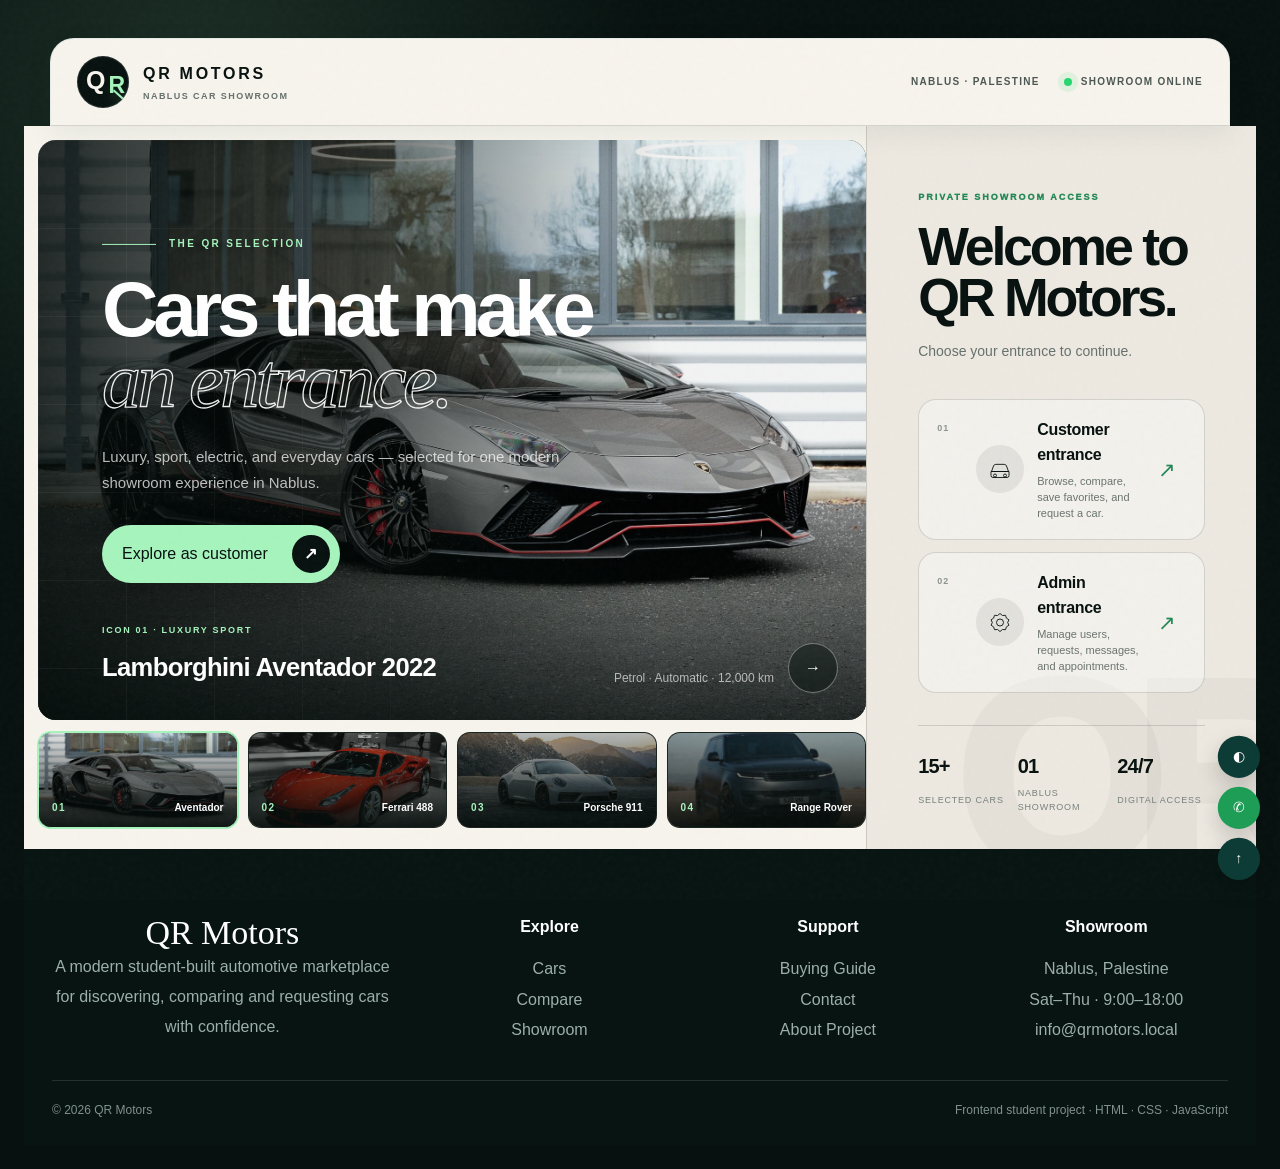
==== index.html @ f5f388a8 "Initial PHP project" ====
<!DOCTYPE html>
<html lang="en">
<head>
    <meta charset="UTF-8">
    <meta name="viewport" content="width=device-width, initial-scale=1.0">
    <meta name="description" content="QR Motors — selected cars and private showroom access in Nablus.">
    <title>QR Motors — Nablus Car Showroom</title>
    <link rel="stylesheet" href="style.css">
</head>
<body class="showcase-login-body">

<div class="showcase-page">
    <header class="showcase-header">
        <a href="index.html" class="showcase-brand" aria-label="QR Motors home">
            <span class="showcase-monogram" aria-hidden="true">
                <span class="monogram-q">Q</span>
                <span class="monogram-r">R</span>
            </span>
            <span class="showcase-brand-copy">
                <strong>QR MOTORS</strong>
                <small>NABLUS CAR SHOWROOM</small>
            </span>
        </a>

        <div class="showcase-header-meta">
            <span class="header-place">NABLUS · PALESTINE</span>
            <span class="showroom-status"><i></i> SHOWROOM ONLINE</span>
        </div>
    </header>

    <main class="showcase-main">
        <section class="showcase-gallery" aria-label="Featured cars">
            <div class="featured-frame">
                <img
                    id="featuredShowcaseImage"
                    data-img="lamborghini-aventador"
                    alt="Lamborghini Aventador 2022"
                >
                <div class="featured-overlay"></div>
                <div class="featured-grid-lines" aria-hidden="true"></div>

                <div class="featured-copy">
                    <p class="featured-kicker"><span></span> THE QR SELECTION</p>
                    <h1>Cars that make<br><em>an entrance.</em></h1>
                    <p class="featured-description">
                        Luxury, sport, electric, and everyday cars — selected for one
                        modern showroom experience in Nablus.
                    </p>
                    <button type="button" class="featured-cta" onclick="showUserBox()">
                        <span>Explore as customer</span>
                        <b>↗</b>
                    </button>
                </div>

                <div class="featured-car-info">
                    <span id="featuredCategory">ICON 01 · LUXURY SPORT</span>
                    <h2 id="featuredName">Lamborghini Aventador 2022</h2>
                    <p id="featuredMeta">Petrol · Automatic · 12,000 km</p>
                </div>

                <button type="button" class="gallery-next" id="galleryNext" aria-label="Show next car">→</button>
            </div>

            <div class="showcase-thumbnails" aria-label="Choose a featured car">
                <button
                    type="button"
                    class="showcase-thumb active"
                    data-image="lamborghini-aventador"
                    data-name="Lamborghini Aventador 2022"
                    data-category="ICON 01 · LUXURY SPORT"
                    data-meta="Petrol · Automatic · 12,000 km"
                    aria-label="Show Lamborghini Aventador"
                >
                    <img data-img="lamborghini-aventador" alt="Lamborghini Aventador">
                    <span><b>01</b><small>Aventador</small></span>
                </button>

                <button
                    type="button"
                    class="showcase-thumb"
                    data-image="ferrari-488"
                    data-name="Ferrari 488 GTB 2020"
                    data-category="ICON 02 · PERFORMANCE"
                    data-meta="Petrol · Automatic · 18,000 km"
                    aria-label="Show Ferrari 488 GTB"
                >
                    <img data-img="ferrari-488" alt="Ferrari 488 GTB">
                    <span><b>02</b><small>Ferrari 488</small></span>
                </button>

                <button
                    type="button"
                    class="showcase-thumb"
                    data-image="porsche-911"
                    data-name="Porsche 911 Carrera 2021"
                    data-category="ICON 03 · TIMELESS SPORT"
                    data-meta="Petrol · Automatic · 25,000 km"
                    aria-label="Show Porsche 911 Carrera"
                >
                    <img data-img="porsche-911" alt="Porsche 911 Carrera">
                    <span><b>03</b><small>Porsche 911</small></span>
                </button>

                <button
                    type="button"
                    class="showcase-thumb"
                    data-image="range-rover-sport"
                    data-name="Range Rover Sport 2020"
                    data-category="ICON 04 · LUXURY SUV"
                    data-meta="Diesel · Automatic · 55,000 km"
                    aria-label="Show Range Rover Sport"
                >
                    <img data-img="range-rover-sport" alt="Range Rover Sport">
                    <span><b>04</b><small>Range Rover</small></span>
                </button>
            </div>
        </section>

        <aside class="showcase-access" aria-label="Account access">
            <div class="access-watermark" aria-hidden="true">QR</div>

            <div id="choiceBox" class="showcase-access-view">
                <div class="access-heading">
                    <p>PRIVATE SHOWROOM ACCESS</p>
                    <h2>Welcome to<br>QR Motors.</h2>
                    <span>Choose your entrance to continue.</span>
                </div>

                <div class="access-list">
                    <button type="button" class="entrance-card" onclick="showUserBox()">
                        <span class="entrance-index">01</span>
                        <span class="entrance-icon" aria-hidden="true">
                            <svg viewBox="0 0 48 48">
                                <path d="M7 29h34l-4-11a5 5 0 0 0-4.7-3.3H15.7A5 5 0 0 0 11 18L7 29Z"></path>
                                <path d="M6 29h36v8a4 4 0 0 1-4 4H10a4 4 0 0 1-4-4v-8Z"></path>
                                <circle cx="14" cy="37" r="3"></circle>
                                <circle cx="34" cy="37" r="3"></circle>
                            </svg>
                        </span>
                        <span class="entrance-copy">
                            <strong>Customer entrance</strong>
                            <small>Browse, compare, save favorites, and request a car.</small>
                        </span>
                        <span class="entrance-arrow">↗</span>
                    </button>

                    <button type="button" class="entrance-card admin-entrance" onclick="showAdminBox()">
                        <span class="entrance-index">02</span>
                        <span class="entrance-icon" aria-hidden="true">
                            <svg viewBox="0 0 48 48">
                                <path d="M24 7 29 11l6-.4 1.8 5.7 5 3.2-2.4 5.5 2.4 5.5-5 3.2-1.8 5.7-6-.4-5 4-5-4-6 .4-1.8-5.7-5-3.2L8.6 25l-2.4-5.5 5-3.2L13 10.6l6 .4 5-4Z"></path>
                                <circle cx="24" cy="25" r="7"></circle>
                            </svg>
                        </span>
                        <span class="entrance-copy">
                            <strong>Admin entrance</strong>
                            <small>Manage users, requests, messages, and appointments.</small>
                        </span>
                        <span class="entrance-arrow">↗</span>
                    </button>
                </div>

                <div class="access-signature">
                    <div><b>15+</b><span>selected cars</span></div>
                    <div><b>01</b><span>Nablus showroom</span></div>
                    <div><b>24/7</b><span>digital access</span></div>
                </div>
            </div>

            <div id="userBox" class="showcase-access-view showcase-auth-view hidden">
                <button type="button" class="access-back" onclick="showChoices()">← Back to entrances</button>

                <div class="access-heading compact-heading">
                    <p>CUSTOMER ACCOUNT</p>
                    <h2>Open your<br>showroom.</h2>
                    <span>Sign in to browse and save your selected cars.</span>
                </div>

                <div id="userLoginForm" class="showcase-form">
                    <p id="userLoginMessage" class="form-message hidden" role="alert"></p>
                    <label for="userLoginName">
                        <span>Username</span>
                        <input type="text" id="userLoginName" placeholder="Enter your username" autocomplete="username">
                    </label>
                    <label for="userLoginPassword">
                        <span>Password</span>
                        <input type="password" id="userLoginPassword" placeholder="Enter your password" autocomplete="current-password">
                    </label>
                    <button type="button" class="showcase-submit" onclick="loginUser()">
                        <span>Enter my account</span><b>→</b>
                    </button>
                    <p class="showcase-switch">New customer? <button type="button" onclick="showRegisterForm()">Create an account</button></p>
                </div>

                <div id="userRegisterForm" class="showcase-form hidden">
                    <p id="registerMessage" class="form-message hidden" role="alert"></p>
                    <label for="registerName">
                        <span>New username</span>
                        <input type="text" id="registerName" placeholder="Choose a username" autocomplete="username">
                    </label>
                    <label for="registerPassword">
                        <span>New password</span>
                        <input type="password" id="registerPassword" placeholder="Create a password" autocomplete="new-password">
                    </label>
                    <button type="button" class="showcase-submit" onclick="registerUser()">
                        <span>Create my account</span><b>→</b>
                    </button>
                    <p class="showcase-switch">Already registered? <button type="button" onclick="showLoginForm()">Return to login</button></p>
                </div>
            </div>

            <div id="adminBox" class="showcase-access-view showcase-auth-view hidden">
                <button type="button" class="access-back" onclick="showChoices()">← Back to entrances</button>

                <div class="access-heading compact-heading">
                    <p>ADMINISTRATION</p>
                    <h2>Showroom<br>control.</h2>
                    <span>Authorized access to QR Motors management.</span>
                </div>

                <div class="showcase-form">
                    <p id="adminLoginMessage" class="form-message hidden" role="alert"></p>
                    <label for="adminName">
                        <span>Admin username</span>
                        <input type="text" id="adminName" placeholder="Admin username" autocomplete="username">
                    </label>
                    <label for="adminPassword">
                        <span>Admin password</span>
                        <input type="password" id="adminPassword" placeholder="Admin password" autocomplete="current-password">
                    </label>
                    <button type="button" class="showcase-submit admin-submit" onclick="loginAdmin()">
                        <span>Open dashboard</span><b>→</b>
                    </button>

                    <div class="showcase-demo">
                        <span>DEMO ACCOUNT</span>
                        <p><b>Username</b> admin</p>
                        <p><b>Password</b> QRMotors@123</p>
                    </div>
                </div>
            </div>
        </aside>
    </main>

    <footer class="showcase-footer">
        <span>© 2026 QR MOTORS</span>
        <span>SELECT · REQUEST · VISIT</span>
    </footer>
</div>

<script src="images.js"></script>
<script src="auth.js"></script>
<script>
    (function () {
        const thumbs = Array.from(document.querySelectorAll(".showcase-thumb"));
        const featuredImage = document.getElementById("featuredShowcaseImage");
        const featuredName = document.getElementById("featuredName");
        const featuredCategory = document.getElementById("featuredCategory");
        const featuredMeta = document.getElementById("featuredMeta");
        const nextButton = document.getElementById("galleryNext");
        let activeIndex = 0;

        function selectCar(index) {
            const button = thumbs[index];
            if (!button || !featuredImage) return;

            activeIndex = index;
            thumbs.forEach((thumb, thumbIndex) => {
                thumb.classList.toggle("active", thumbIndex === activeIndex);
            });

            featuredImage.classList.add("is-changing");
            window.setTimeout(function () {
                featuredImage.setAttribute("data-img", button.dataset.image);
                featuredImage.alt = button.dataset.name;
                if (typeof loadFlexibleImage === "function") loadFlexibleImage(featuredImage);
                featuredName.textContent = button.dataset.name;
                featuredCategory.textContent = button.dataset.category;
                featuredMeta.textContent = button.dataset.meta;
                featuredImage.classList.remove("is-changing");
            }, 180);
        }

        thumbs.forEach((thumb, index) => {
            thumb.addEventListener("click", function () {
                selectCar(index);
            });
        });

        nextButton?.addEventListener("click", function () {
            selectCar((activeIndex + 1) % thumbs.length);
        });
    })();
</script>

<script src="premium.js"></script>
</body>
</html>
---- style.css ----
* {
    margin: 0;
    padding: 0;
    box-sizing: border-box;
}

body {
    font-family: Arial, sans-serif;
    background-color: #f4f7fb;
    color: #1f2937;
}

header {
    background-color: white;
    padding: 18px 60px;
    display: flex;
    justify-content: space-between;
    align-items: center;
    border-bottom: 1px solid #ddd;
    position: sticky;
    top: 0;
    z-index: 100;
}

header h2 {
    color: #0f4c5c;
    font-size: 28px;
}

nav {
    display: flex;
    flex-wrap: wrap;
    justify-content: center;
    align-items: center;
    gap: 12px;
}

nav a {
    text-decoration: none;
    color: #333;
    font-weight: bold;
}

nav a:hover {
    color: #0f7a8a;
}

button,
.details-btn {
    background-color: #0f7a8a;
    color: white;
    border: none;
    cursor: pointer;
    font-weight: bold;
    padding: 12px;
    border-radius: 6px;
    font-size: 15px;
    text-decoration: none;
    display: inline-block;
}

button:hover,
.details-btn:hover {
    background-color: #0f4c5c;
}

input,
select,
textarea {
    padding: 12px;
    border: 1px solid #ccc;
    border-radius: 6px;
    font-size: 15px;
}

/* Login Page */
.login-body {
    min-height: 100vh;
    background-image: linear-gradient(rgba(15, 23, 42, 0.75), rgba(15, 76, 92, 0.75)), url("img/hero-bg.jpg");
    background-size: cover;
    background-position: center;
}

.login-page {
    min-height: 100vh;
    padding: 60px;
    display: flex;
    flex-direction: column;
    justify-content: center;
}

.login-header {
    text-align: center;
    color: white;
    margin-bottom: 35px;
}

.login-header h1 {
    font-size: 50px;
    margin-bottom: 10px;
}

.login-container {
    display: grid;
    grid-template-columns: repeat(2, 1fr);
    gap: 30px;
    max-width: 1000px;
    margin: auto;
    width: 100%;
}

.login-card {
    background-color: white;
    padding: 35px;
    border-radius: 16px;
    box-shadow: 0 15px 35px rgba(0,0,0,0.25);
}

.login-card h2,
.login-card h3 {
    color: #0f4c5c;
    margin-bottom: 12px;
}

.login-card p {
    margin-bottom: 18px;
    line-height: 1.6;
}

.login-card input {
    width: 100%;
    margin-bottom: 12px;
}

.login-card button {
    width: 100%;
    margin-bottom: 12px;
}

.login-card hr {
    margin: 22px 0;
    border: none;
    border-top: 1px solid #ddd;
}

.secondary-btn {
    background-color: #111827;
}

.admin-login-card {
    border-top: 6px solid #0f7a8a;
}

.admin-note {
    background-color: #f4f7fb;
    padding: 15px;
    border-radius: 10px;
    margin-top: 15px;
}

.user-box {
    color: #0f4c5c;
    font-weight: bold;
}

.logout-btn {
    background-color: #dc2626;
    color: white;
    padding: 10px 14px;
    border-radius: 6px;
}

/* Hero */
.hero {
    background-image: linear-gradient(rgba(15, 23, 42, 0.65), rgba(15, 76, 92, 0.65)), url("img/hero-bg.jpg");
    background-size: cover;
    background-position: center;
    color: white;
    padding: 110px 60px;
    text-align: center;
}

.hero-content {
    max-width: 900px;
    margin: auto;
}

.small-title {
    color: #a7f3d0;
    font-weight: bold;
    margin-bottom: 10px;
}

.dark-small {
    color: #0f7a8a;
}

.hero h1 {
    font-size: 52px;
    margin-bottom: 15px;
}

.hero p {
    font-size: 19px;
    margin-bottom: 30px;
}

.search-box,
.filters {
    background-color: white;
    padding: 15px;
    border-radius: 10px;
    display: flex;
    gap: 10px;
    max-width: 850px;
    margin: auto;
}

.search-box input,
.search-box select,
.filters input,
.filters select {
    flex: 1;
}

/* Stats */
.stats {
    display: grid;
    grid-template-columns: repeat(4, 1fr);
    gap: 18px;
    padding: 35px 60px;
    background-color: white;
}

.stats div {
    text-align: center;
    padding: 22px;
    border: 1px solid #ddd;
    border-radius: 10px;
}

.stats h3 {
    color: #0f7a8a;
    font-size: 34px;
}

/* Sections */
.section {
    padding: 55px 60px;
}

.section h2 {
    color: #0f4c5c;
    margin-bottom: 25px;
    font-size: 30px;
}

.brand-container,
.car-container,
.dealer-container,
.tips-container {
    display: grid;
    gap: 24px;
}

.brand-container {
    grid-template-columns: repeat(6, 1fr);
}

.car-container,
.dealer-container {
    grid-template-columns: repeat(3, 1fr);
}

.big-car-list {
    margin-top: 30px;
}

.tips-container {
    grid-template-columns: repeat(4, 1fr);
}

.brand-card,
.car-card,
.dealer-card,
.tip-card {
    background-color: white;
    border: 1px solid #ddd;
    border-radius: 12px;
    overflow: hidden;
    transition: 0.3s;
}

.brand-card:hover,
.car-card:hover,
.dealer-card:hover,
.tip-card:hover {
    transform: translateY(-8px);
    box-shadow: 0 12px 28px rgba(15, 76, 92, 0.18);
}

.brand-card {
    padding: 25px;
    text-align: center;
    font-weight: bold;
}

.brand-letter {
    background: linear-gradient(135deg, #0f4c5c, #0f7a8a);
    color: white;
    width: 65px;
    height: 65px;
    border-radius: 50%;
    margin: 0 auto 12px;
    display: flex;
    justify-content: center;
    align-items: center;
    font-size: 30px;
}

.car-card img,
.dealer-card img {
    width: 100%;
    height: 220px;
    object-fit: cover;
}

.car-info,
.dealer-card {
    padding: 18px;
}

.car-info h3,
.dealer-card h3 {
    color: #0f4c5c;
    margin-bottom: 8px;
}

.car-info p,
.dealer-card p {
    margin-bottom: 8px;
}

.car-info h4 {
    color: #0f7a8a;
    font-size: 22px;
    margin-bottom: 12px;
}

.favorite-btn {
    background-color: #ef4444;
    margin-left: 5px;
}

.dark-section {
    background: linear-gradient(135deg, #0f172a, #0f4c5c);
    color: white;
}

.dark-section h2 {
    color: white;
}

.main-link {
    display: inline-block;
    margin-top: 25px;
    background-color: white;
    color: #0f4c5c;
    padding: 12px 18px;
    border-radius: 6px;
    text-decoration: none;
    font-weight: bold;
}

.tip-card {
    padding: 25px;
    text-align: center;
    font-weight: bold;
}

/* Page Title */
.page-title {
    background-image: linear-gradient(rgba(15, 23, 42, 0.70), rgba(15, 76, 92, 0.70)), url("img/hero-bg.jpg");
    background-size: cover;
    background-position: center;
    color: white;
    padding: 75px 60px;
    text-align: center;
}

.page-title h1 {
    font-size: 42px;
    margin-bottom: 10px;
}

/* Forms */
.form-section {
    padding: 55px 60px;
}

form {
    background-color: white;
    padding: 25px;
    border-radius: 10px;
    display: grid;
    gap: 12px;
    max-width: 650px;
    border: 1px solid #ddd;
}

form textarea {
    height: 120px;
}

/* Details Page */
.details-section {
    padding: 55px 60px;
}

.details-layout {
    display: grid;
    grid-template-columns: 1.2fr 1fr;
    gap: 30px;
}

.details-image-box,
.details-info-box {
    background-color: white;
    border-radius: 12px;
    border: 1px solid #ddd;
    overflow: hidden;
}

.details-image-box img {
    width: 100%;
    height: 100%;
    min-height: 430px;
    object-fit: cover;
}

.details-info-box {
    padding: 30px;
}

.details-info-box h2 {
    color: #0f4c5c;
    font-size: 34px;
    margin-bottom: 12px;
}

.price-badge {
    color: #0f7a8a;
    font-size: 28px;
    margin-bottom: 18px;
}

.details-info-box p {
    line-height: 1.7;
    margin-bottom: 20px;
}

.spec-grid {
    display: grid;
    grid-template-columns: repeat(2, 1fr);
    gap: 14px;
    margin-bottom: 25px;
}

.spec-grid div {
    background-color: #f4f7fb;
    padding: 14px;
    border-radius: 8px;
}

.details-actions {
    display: flex;
    flex-wrap: wrap;
    gap: 10px;
}

/* Admin */
.admin-hero {
    background: linear-gradient(135deg, #111827, #0f7a8a);
    color: white;
    padding: 60px;
    text-align: center;
}

.admin-hero h1 {
    font-size: 42px;
    margin-bottom: 10px;
}

.admin-dashboard {
    padding: 50px 60px;
}

.stats-container {
    display: grid;
    grid-template-columns: repeat(4, 1fr);
    gap: 18px;
    margin-bottom: 35px;
}

.stat-card {
    background-color: white;
    border: 1px solid #ddd;
    border-radius: 10px;
    padding: 25px;
    text-align: center;
}

.stat-card h3 {
    color: #0f4c5c;
    margin-bottom: 10px;
}

.stat-card p {
    font-size: 35px;
    font-weight: bold;
    color: #0f7a8a;
}

.admin-section {
    background-color: white;
    border: 1px solid #ddd;
    border-radius: 10px;
    padding: 25px;
    margin-bottom: 30px;
    overflow-x: auto;
}

.admin-title {
    display: flex;
    justify-content: space-between;
    align-items: center;
    margin-bottom: 20px;
}

.admin-section h2 {
    color: #0f4c5c;
    margin-bottom: 20px;
}

table {
    width: 100%;
    border-collapse: collapse;
}

th,
td {
    padding: 14px;
    border-bottom: 1px solid #ddd;
    text-align: left;
}

th {
    background-color: #f4f7fb;
    color: #0f4c5c;
}

.approved {
    background-color: #dcfce7;
    color: #166534;
    padding: 6px 10px;
    border-radius: 20px;
    font-weight: bold;
}

.pending {
    background-color: #fef3c7;
    color: #92400e;
    padding: 6px 10px;
    border-radius: 20px;
    font-weight: bold;
}

.edit-btn {
    background-color: #2563eb;
}

.delete-btn {
    background-color: #dc2626;
}

.approve-btn {
    background-color: #16a34a;
}

.request-card,
.message-card {
    border: 1px solid #ddd;
    border-radius: 10px;
    padding: 18px;
    margin-bottom: 15px;
    background-color: #f9fafb;
}

.request-card h3,
.message-card h3 {
    color: #0f4c5c;
    margin-bottom: 8px;
}

/* Footer */
footer {
    background-color: #0f4c5c;
    color: white;
    text-align: center;
    padding: 22px;
}

/* Responsive */
@media (max-width: 900px) {
    header {
        flex-direction: column;
        gap: 15px;
        padding: 18px;
    }

    nav {
        gap: 8px;
    }

    .login-page {
        padding: 35px 20px;
    }

    .login-container {
        grid-template-columns: 1fr;
    }

    .login-header h1 {
        font-size: 36px;
    }

    .hero {
        padding: 80px 20px;
    }

    .hero h1 {
        font-size: 36px;
    }

    .search-box,
    .filters {
        flex-direction: column;
    }

    .stats,
    .brand-container,
    .car-container,
    .dealer-container,
    .tips-container,
    .stats-container,
    .details-layout,
    .spec-grid {
        grid-template-columns: 1fr;
    }

    .section,
    .form-section,
    .admin-dashboard,
    .page-title,
    .details-section {
        padding: 35px 20px;
    }

    table {
        font-size: 13px;
    }

    th,
    td {
        padding: 8px;
    }
}
/* QR Motors Login Design */
.hidden {
    display: none !important;
}

.qr-login-body {
    min-height: 100vh;
    background-image: linear-gradient(rgba(6, 18, 35, 0.78), rgba(15, 76, 92, 0.70)), url("img/hero-bg.jpg");
    background-size: cover;
    background-position: center;
}

.qr-login-shell {
    min-height: 100vh;
    padding: 45px 60px;
    display: flex;
    flex-direction: column;
    justify-content: center;
}

.qr-brand-box {
    text-align: center;
    color: white;
    margin-bottom: 35px;
    animation: fadeDown 1s ease;
}

.qr-logo {
    width: 95px;
    height: 95px;
    border-radius: 26px;
    background: linear-gradient(135deg, #0f7a8a, #22c55e);
    display: flex;
    justify-content: center;
    align-items: center;
    margin: 0 auto 18px;
    font-size: 42px;
    font-weight: bold;
    color: white;
    box-shadow: 0 0 35px rgba(34, 197, 94, 0.45);
    animation: qrFloat 2.6s ease-in-out infinite, glowPulse 2.4s ease-in-out infinite;
}

.qr-brand-box h1 {
    font-size: 58px;
    margin-bottom: 8px;
    letter-spacing: 1px;
}

.qr-brand-box p {
    font-size: 22px;
    font-weight: bold;
    margin-bottom: 8px;
}

.qr-brand-box span {
    font-size: 16px;
    color: #d1fae5;
}

.login-choice-grid {
    max-width: 950px;
    width: 100%;
    margin: 0 auto;
    display: grid;
    grid-template-columns: repeat(2, 1fr);
    gap: 28px;
    animation: fadeUp 1s ease;
}

.role-card {
    background: rgba(255, 255, 255, 0.95);
    border-radius: 22px;
    padding: 35px;
    text-align: center;
    cursor: pointer;
    transition: 0.35s;
    border: 1px solid rgba(255,255,255,0.5);
    box-shadow: 0 18px 45px rgba(0,0,0,0.25);
}

.role-card:hover {
    transform: translateY(-10px) scale(1.02);
    box-shadow: 0 22px 55px rgba(0,0,0,0.35);
}

.role-icon {
    font-size: 52px;
    margin-bottom: 18px;
}

.role-card h2 {
    color: #0f4c5c;
    margin-bottom: 12px;
    font-size: 28px;
}

.role-card p {
    line-height: 1.7;
    margin-bottom: 22px;
}

.role-card button {
    width: 100%;
}

.admin-role {
    border-top: 7px solid #0f7a8a;
}

.auth-panel {
    background: rgba(255, 255, 255, 0.96);
    max-width: 520px;
    width: 100%;
    margin: 0 auto;
    padding: 35px;
    border-radius: 22px;
    box-shadow: 0 18px 45px rgba(0,0,0,0.28);
    animation: fadeUp 0.5s ease;
}

.auth-panel h2 {
    color: #0f4c5c;
    font-size: 30px;
    margin-bottom: 8px;
}

.panel-desc {
    margin-bottom: 22px;
    color: #374151;
}

.auth-panel input {
    width: 100%;
    margin-bottom: 12px;
}

.auth-panel button {
    width: 100%;
    margin-bottom: 12px;
}

.back-btn {
    background-color: #111827;
    width: auto !important;
    padding: 10px 15px;
    margin-bottom: 20px !important;
}

.switch-text {
    text-align: center;
    margin-top: 10px;
}

.switch-text span {
    color: #0f7a8a;
    font-weight: bold;
    cursor: pointer;
}

.clean-note {
    margin-top: 18px;
    background-color: #f4f7fb;
    border-radius: 14px;
}

/* Showroom Page */
.showroom-section {
    padding: 55px 60px;
}

.showroom-card {
    display: grid;
    grid-template-columns: 1.1fr 1fr;
    gap: 30px;
    background-color: white;
    border-radius: 18px;
    border: 1px solid #ddd;
    overflow: hidden;
    box-shadow: 0 15px 35px rgba(15, 76, 92, 0.12);
}

.showroom-image img {
    width: 100%;
    height: 100%;
    min-height: 430px;
    object-fit: cover;
}

.showroom-info {
    padding: 38px;
}

.showroom-info h2 {
    color: #0f4c5c;
    font-size: 36px;
    margin-bottom: 15px;
}

.showroom-info p {
    line-height: 1.8;
    margin-bottom: 22px;
}

.showroom-details {
    display: grid;
    grid-template-columns: repeat(2, 1fr);
    gap: 14px;
    margin-bottom: 25px;
}

.showroom-details div {
    background-color: #f4f7fb;
    padding: 14px;
    border-radius: 10px;
}

.missing-img {
    background-color: #e5e7eb;
    min-height: 210px;
}

/* Animations */
@keyframes qrFloat {
    0% {
        transform: translateY(0);
    }
    50% {
        transform: translateY(-12px);
    }
    100% {
        transform: translateY(0);
    }
}

@keyframes glowPulse {
    0% {
        box-shadow: 0 0 20px rgba(34, 197, 94, 0.30);
    }
    50% {
        box-shadow: 0 0 45px rgba(34, 197, 94, 0.70);
    }
    100% {
        box-shadow: 0 0 20px rgba(34, 197, 94, 0.30);
    }
}

@keyframes fadeDown {
    from {
        opacity: 0;
        transform: translateY(-25px);
    }
    to {
        opacity: 1;
        transform: translateY(0);
    }
}

@keyframes fadeUp {
    from {
        opacity: 0;
        transform: translateY(28px);
    }
    to {
        opacity: 1;
        transform: translateY(0);
    }
}

@media (max-width: 900px) {
    .qr-login-shell {
        padding: 30px 20px;
    }

    .qr-brand-box h1 {
        font-size: 40px;
    }

    .login-choice-grid,
    .showroom-card,
    .showroom-details {
        grid-template-columns: 1fr;
    }

    .showroom-section {
        padding: 35px 20px;
    }

    .showroom-info {
        padding: 25px;
    }
}

/* User activity, purchase requests, and appointment workflow */
.user-hero {
    background: linear-gradient(135deg, #0f4c5c, #0f7a8a);
    color: white;
    padding: 60px;
    text-align: center;
}
.user-hero h1 { font-size: 42px; margin-bottom: 10px; }
.section-help, .muted { color: #6b7280; margin-bottom: 16px; }
.status-pill { display: inline-block; padding: 6px 11px; border-radius: 20px; font-weight: bold; font-size: 13px; }
.status-pending { background: #fef3c7; color: #92400e; }
.status-approved { background: #dcfce7; color: #166534; }
.status-rejected { background: #fee2e2; color: #991b1b; }
.buy-btn { background: #16a34a; }
.buy-btn:hover { background: #166534; }
.remove-btn { background: #dc2626; margin-left: 6px; }
.empty-state { grid-column: 1 / -1; background: white; border: 1px dashed #9ca3af; border-radius: 12px; padding: 45px; text-align: center; }
.request-grid, .admin-request-card { display: grid; grid-template-columns: 1fr 1.35fr; gap: 24px; align-items: start; }
.appointment-box, .schedule-panel { background: #eef7f8; border-radius: 10px; padding: 18px; }
.appointment-box h4 { color: #0f4c5c; margin-bottom: 12px; }
.schedule-panel { display: grid; gap: 12px; }
.schedule-panel label { display: grid; gap: 6px; font-weight: bold; color: #0f4c5c; }
.schedule-panel textarea { min-height: 80px; resize: vertical; }
.button-row { display: flex; gap: 8px; flex-wrap: wrap; }
.process-grid { display: grid; grid-template-columns: repeat(3, 1fr); gap: 20px; }
.process-card { background: white; border: 1px solid #ddd; border-radius: 12px; padding: 24px; }
.process-card > b { display: inline-flex; width: 38px; height: 38px; align-items: center; justify-content: center; border-radius: 50%; background: #0f7a8a; color: white; margin-bottom: 14px; }
.process-card h3 { color: #0f4c5c; margin-bottom: 8px; }
.notice-section { background: #eef7f8; }

@media (max-width: 900px) {
    .request-grid, .admin-request-card, .process-grid { grid-template-columns: 1fr; }
    .user-hero { padding: 45px 20px; }
}

/* =========================================================
   QR Motors — Image-led luxury entrance (V4)
   Scoped to the login page so the rest of the project stays intact.
   ========================================================= */

.showcase-login-body {
    --showcase-ink: #07110f;
    --showcase-deep: #0a1b17;
    --showcase-panel: #ede9e1;
    --showcase-paper: #f7f4ed;
    --showcase-accent: #a6f4bd;
    --showcase-line: rgba(7, 17, 15, 0.14);
    --showcase-muted: #66706c;
    min-height: 100vh;
    margin: 0;
    overflow-x: hidden;
    background: var(--showcase-ink);
    color: var(--showcase-ink);
    font-family: Inter, "Segoe UI", Arial, sans-serif;
}

.showcase-login-body::selection {
    background: var(--showcase-accent);
    color: var(--showcase-ink);
}

.showcase-login-body button,
.showcase-login-body input {
    font: inherit;
}

.showcase-page {
    position: relative;
    min-height: 100vh;
    padding: 24px;
    background:
        radial-gradient(circle at 16% 8%, rgba(166, 244, 189, 0.13), transparent 30%),
        var(--showcase-ink);
}

.showcase-page::after {
    content: "";
    position: fixed;
    inset: 0;
    pointer-events: none;
    opacity: 0.035;
    z-index: 20;
    background-image: url("data:image/svg+xml,%3Csvg viewBox='0 0 180 180' xmlns='http://www.w3.org/2000/svg'%3E%3Cfilter id='n'%3E%3CfeTurbulence type='fractalNoise' baseFrequency='.95' numOctaves='3' stitchTiles='stitch'/%3E%3C/filter%3E%3Crect width='100%25' height='100%25' filter='url(%23n)' opacity='.8'/%3E%3C/svg%3E");
}

.showcase-header {
    height: 88px;
    padding: 0 26px;
    display: flex;
    align-items: center;
    justify-content: space-between;
    background: var(--showcase-paper);
    border-radius: 24px 24px 0 0;
    border-bottom: 1px solid var(--showcase-line);
    position: relative;
    z-index: 5;
}

.showcase-brand {
    display: inline-flex;
    align-items: center;
    gap: 14px;
    color: var(--showcase-ink);
    text-decoration: none;
}

.showcase-monogram {
    position: relative;
    width: 52px;
    height: 52px;
    border-radius: 50%;
    display: grid;
    place-items: center;
    background: var(--showcase-ink);
    color: var(--showcase-paper);
    box-shadow: inset 0 0 0 1px rgba(255,255,255,0.12);
    overflow: hidden;
}

.showcase-monogram::after {
    content: "";
    position: absolute;
    width: 20px;
    height: 2px;
    right: -2px;
    bottom: 10px;
    transform: rotate(42deg);
    background: var(--showcase-accent);
    box-shadow: 0 0 15px rgba(166,244,189,0.7);
}

.monogram-q,
.monogram-r {
    position: absolute;
    font-weight: 900;
    letter-spacing: -5px;
    line-height: 1;
}

.monogram-q {
    left: 9px;
    top: 12px;
    font-size: 25px;
}

.monogram-r {
    right: 9px;
    bottom: 11px;
    font-size: 23px;
    color: var(--showcase-accent);
}

.showcase-brand-copy {
    display: grid;
    gap: 3px;
}

.showcase-brand-copy strong {
    font-size: 16px;
    letter-spacing: 0.17em;
}

.showcase-brand-copy small {
    color: var(--showcase-muted);
    font-size: 9px;
    font-weight: 800;
    letter-spacing: 0.16em;
}

.showcase-header-meta {
    display: flex;
    align-items: center;
    gap: 24px;
    font-size: 10px;
    font-weight: 800;
    letter-spacing: 0.13em;
    color: #4c5753;
}

.showroom-status {
    display: inline-flex;
    align-items: center;
    gap: 9px;
}

.showroom-status i {
    display: block;
    width: 8px;
    height: 8px;
    border-radius: 50%;
    background: #28d66f;
    box-shadow: 0 0 0 6px rgba(40,214,111,0.11);
    animation: showcasePulse 2s ease-in-out infinite;
}

.showcase-main {
    min-height: calc(100vh - 184px);
    display: grid;
    grid-template-columns: minmax(0, 1.72fr) minmax(390px, 0.78fr);
    background: var(--showcase-paper);
}

.showcase-gallery {
    min-width: 0;
    padding: 14px 0 14px 14px;
    background: var(--showcase-paper);
    animation: showcaseReveal 0.75s ease both;
}

.featured-frame {
    min-height: 540px;
    height: calc(100vh - 320px);
    position: relative;
    overflow: hidden;
    border-radius: 18px;
    background: #17231f;
}

.featured-frame > img {
    position: absolute;
    inset: 0;
    width: 100%;
    height: 100%;
    object-fit: cover;
    object-position: center;
    filter: saturate(0.88) contrast(1.05);
    transform: scale(1.015);
    transition: opacity 0.26s ease, transform 0.7s cubic-bezier(.2,.8,.2,1);
}

.featured-frame:hover > img {
    transform: scale(1.045);
}

.featured-frame > img.is-changing {
    opacity: 0.18;
    transform: scale(1.08);
}

.featured-overlay {
    position: absolute;
    inset: 0;
    background:
        linear-gradient(90deg, rgba(3,11,9,0.88) 0%, rgba(3,11,9,0.52) 43%, rgba(3,11,9,0.05) 75%),
        linear-gradient(0deg, rgba(3,11,9,0.80) 0%, transparent 43%);
}

.featured-grid-lines {
    position: absolute;
    inset: 0;
    opacity: 0.12;
    background-image:
        linear-gradient(rgba(255,255,255,0.4) 1px, transparent 1px),
        linear-gradient(90deg, rgba(255,255,255,0.4) 1px, transparent 1px);
    background-size: 88px 88px;
    mask-image: linear-gradient(90deg, #000, transparent 78%);
}

.featured-copy {
    position: absolute;
    z-index: 2;
    left: clamp(34px, 5vw, 76px);
    top: 50%;
    width: min(560px, 62%);
    transform: translateY(-56%);
    color: white;
}

.featured-kicker {
    display: flex;
    align-items: center;
    gap: 13px;
    margin: 0 0 22px;
    color: var(--showcase-accent);
    font-size: 10px;
    font-weight: 900;
    letter-spacing: 0.24em;
}

.featured-kicker span {
    width: 54px;
    height: 1px;
    background: var(--showcase-accent);
}

.featured-copy h1 {
    margin: 0;
    max-width: 660px;
    font-size: clamp(54px, 6.1vw, 96px);
    line-height: 0.91;
    letter-spacing: -0.065em;
    font-weight: 820;
}

.featured-copy h1 em {
    display: inline-block;
    color: transparent;
    -webkit-text-stroke: 1.35px rgba(255,255,255,0.92);
    font-family: Georgia, "Times New Roman", serif;
    font-weight: 400;
    letter-spacing: -0.045em;
}

.featured-description {
    max-width: 520px;
    margin: 28px 0;
    color: rgba(255,255,255,0.73);
    font-size: 15px;
    line-height: 1.75;
}

.featured-cta {
    min-width: 226px;
    padding: 10px 10px 10px 20px !important;
    border: 0 !important;
    border-radius: 999px !important;
    display: inline-flex !important;
    align-items: center;
    justify-content: space-between;
    gap: 24px;
    background: var(--showcase-accent) !important;
    color: var(--showcase-ink) !important;
    cursor: pointer;
    box-shadow: 0 18px 40px rgba(0,0,0,0.22);
}

.featured-cta b {
    width: 38px;
    height: 38px;
    border-radius: 50%;
    display: grid;
    place-items: center;
    background: var(--showcase-ink);
    color: white;
    transition: transform 0.25s ease;
}

.featured-cta:hover b {
    transform: rotate(45deg);
}

.featured-car-info {
    position: absolute;
    left: clamp(34px, 5vw, 76px);
    right: 92px;
    bottom: 32px;
    z-index: 2;
    color: white;
    display: grid;
    grid-template-columns: 1fr auto;
    align-items: end;
    gap: 10px 30px;
}

.featured-car-info span {
    grid-column: 1 / -1;
    color: var(--showcase-accent);
    font-size: 9px;
    font-weight: 900;
    letter-spacing: 0.19em;
}

.featured-car-info h2 {
    margin: 0;
    font-size: clamp(20px, 2vw, 31px);
    letter-spacing: -0.025em;
}

.featured-car-info p {
    margin: 0;
    color: rgba(255,255,255,0.66);
    font-size: 12px;
}

.gallery-next {
    position: absolute;
    z-index: 3;
    right: 28px;
    bottom: 27px;
    width: 50px;
    height: 50px;
    padding: 0 !important;
    border-radius: 50% !important;
    border: 1px solid rgba(255,255,255,0.38) !important;
    display: grid !important;
    place-items: center;
    background: rgba(5,15,12,0.48) !important;
    color: white !important;
    backdrop-filter: blur(8px);
    transition: background 0.2s ease, transform 0.2s ease;
}

.gallery-next:hover {
    background: var(--showcase-accent) !important;
    color: var(--showcase-ink) !important;
    transform: translateX(3px);
}

.showcase-thumbnails {
    display: grid;
    grid-template-columns: repeat(4, minmax(0, 1fr));
    gap: 10px;
    padding-top: 12px;
}

.showcase-thumb {
    position: relative;
    height: 96px;
    min-width: 0;
    padding: 0 !important;
    overflow: hidden;
    border-radius: 13px !important;
    border: 1px solid transparent !important;
    background: #19231f !important;
    color: white !important;
    cursor: pointer;
    text-align: left;
    isolation: isolate;
}

.showcase-thumb::after {
    content: "";
    position: absolute;
    inset: 0;
    z-index: -1;
    background: linear-gradient(0deg, rgba(4,12,10,0.93), rgba(4,12,10,0.05));
}

.showcase-thumb img {
    position: absolute;
    inset: 0;
    z-index: -2;
    width: 100%;
    height: 100%;
    object-fit: cover;
    opacity: 0.72;
    transition: transform 0.35s ease, opacity 0.35s ease;
}

.showcase-thumb span {
    position: absolute;
    left: 13px;
    right: 13px;
    bottom: 11px;
    display: flex;
    align-items: flex-end;
    justify-content: space-between;
    gap: 8px;
}

.showcase-thumb b {
    color: var(--showcase-accent);
    font-size: 10px;
    letter-spacing: 0.15em;
}

.showcase-thumb small {
    max-width: 110px;
    color: white;
    font-size: 10px;
    font-weight: 800;
    white-space: nowrap;
    overflow: hidden;
    text-overflow: ellipsis;
}

.showcase-thumb:hover img,
.showcase-thumb.active img {
    transform: scale(1.08);
    opacity: 0.95;
}

.showcase-thumb.active {
    border-color: var(--showcase-accent) !important;
    box-shadow: 0 0 0 1px var(--showcase-accent);
}

.showcase-access {
    position: relative;
    min-width: 0;
    padding: clamp(44px, 5vw, 82px) clamp(30px, 4vw, 66px) 34px;
    overflow: hidden;
    background: var(--showcase-panel);
    border-left: 1px solid var(--showcase-line);
    display: flex;
    align-items: center;
    animation: showcaseReveal 0.75s 0.08s ease both;
}

.access-watermark {
    position: absolute;
    right: -35px;
    bottom: -40px;
    font-size: clamp(170px, 21vw, 320px);
    line-height: 0.8;
    font-weight: 950;
    letter-spacing: -0.12em;
    color: rgba(7,17,15,0.035);
    user-select: none;
}

.showcase-access-view {
    position: relative;
    z-index: 2;
    width: 100%;
    max-width: 480px;
    margin: 0 auto;
}

.access-heading p {
    margin: 0 0 17px;
    color: #238956;
    font-size: 9px;
    font-weight: 950;
    letter-spacing: 0.22em;
}

.access-heading h2 {
    margin: 0;
    color: var(--showcase-ink);
    font-size: clamp(42px, 4.2vw, 66px);
    line-height: 0.94;
    letter-spacing: -0.06em;
}

.access-heading > span {
    display: block;
    margin-top: 18px;
    color: var(--showcase-muted);
    font-size: 14px;
}

.access-list {
    display: grid;
    gap: 12px;
    margin-top: 36px;
}

.entrance-card {
    width: 100%;
    min-height: 112px;
    padding: 17px 18px !important;
    border-radius: 18px !important;
    border: 1px solid rgba(7,17,15,0.14) !important;
    display: grid !important;
    grid-template-columns: 26px 48px minmax(0,1fr) 28px;
    gap: 13px;
    align-items: center;
    background: rgba(255,255,255,0.36) !important;
    color: var(--showcase-ink) !important;
    text-align: left;
    cursor: pointer;
    transition: transform 0.25s ease, background 0.25s ease, border-color 0.25s ease;
}

.entrance-card:hover {
    transform: translateX(-6px);
    background: var(--showcase-ink) !important;
    color: white !important;
    border-color: var(--showcase-ink) !important;
}

.entrance-index {
    align-self: start;
    padding-top: 4px;
    color: #8c958f;
    font-size: 9px;
    font-weight: 900;
    letter-spacing: 0.12em;
}

.entrance-icon {
    width: 48px;
    height: 48px;
    border-radius: 50%;
    display: grid;
    place-items: center;
    background: rgba(7,17,15,0.07);
    transition: background 0.25s ease;
}

.entrance-card:hover .entrance-icon {
    background: var(--showcase-accent);
}

.entrance-icon svg {
    width: 24px;
    height: 24px;
    fill: none;
    stroke: currentColor;
    stroke-width: 1.8;
}

.entrance-card:hover .entrance-icon svg {
    color: var(--showcase-ink);
}

.entrance-copy {
    min-width: 0;
    display: grid;
    gap: 6px;
}

.entrance-copy strong {
    font-size: 16px;
    letter-spacing: -0.02em;
}

.entrance-copy small {
    max-width: 275px;
    color: #6b746f;
    font-size: 11px;
    line-height: 1.45;
}

.entrance-card:hover .entrance-copy small {
    color: rgba(255,255,255,0.63);
}

.entrance-arrow {
    color: #238956;
    font-size: 21px;
    transition: transform 0.25s ease, color 0.25s ease;
}

.entrance-card:hover .entrance-arrow {
    color: var(--showcase-accent);
    transform: rotate(45deg);
}

.access-signature {
    margin-top: 32px;
    padding-top: 24px;
    border-top: 1px solid var(--showcase-line);
    display: grid;
    grid-template-columns: repeat(3, 1fr);
    gap: 12px;
}

.access-signature div {
    display: grid;
    gap: 4px;
}

.access-signature b {
    font-size: 20px;
    letter-spacing: -0.04em;
}

.access-signature span {
    color: #77807b;
    font-size: 9px;
    text-transform: uppercase;
    letter-spacing: 0.09em;
}

.showcase-auth-view {
    animation: showcaseFormIn 0.42s ease both;
}

.access-back {
    width: auto !important;
    padding: 0 0 8px !important;
    margin: 0 0 28px !important;
    border: 0 !important;
    border-bottom: 1px solid var(--showcase-line) !important;
    border-radius: 0 !important;
    background: transparent !important;
    color: #53605a !important;
    font-size: 11px !important;
    cursor: pointer;
}

.access-back:hover {
    color: var(--showcase-ink) !important;
}

.compact-heading h2 {
    font-size: clamp(42px, 4vw, 61px);
}

.showcase-form {
    display: grid;
    gap: 15px;
    margin-top: 30px;
}

.showcase-form label {
    display: grid;
    gap: 8px;
}

.showcase-form label > span {
    color: #5f6a65;
    font-size: 9px;
    font-weight: 900;
    letter-spacing: 0.13em;
    text-transform: uppercase;
}

.showcase-form input {
    width: 100%;
    height: 54px;
    padding: 0 16px;
    border-radius: 13px;
    border: 1px solid rgba(7,17,15,0.16);
    outline: none;
    background: rgba(255,255,255,0.42);
    color: var(--showcase-ink);
    transition: border-color 0.2s ease, box-shadow 0.2s ease, background 0.2s ease;
}

.showcase-form input:focus {
    border-color: #238956;
    background: rgba(255,255,255,0.72);
    box-shadow: 0 0 0 4px rgba(35,137,86,0.09);
}

.showcase-submit {
    width: 100%;
    min-height: 58px;
    margin-top: 3px;
    padding: 8px 9px 8px 19px !important;
    border: 0 !important;
    border-radius: 999px !important;
    display: flex !important;
    align-items: center;
    justify-content: space-between;
    background: var(--showcase-ink) !important;
    color: white !important;
    cursor: pointer;
}

.showcase-submit b {
    width: 40px;
    height: 40px;
    border-radius: 50%;
    display: grid;
    place-items: center;
    background: var(--showcase-accent);
    color: var(--showcase-ink);
    transition: transform 0.25s ease;
}

.showcase-submit:hover b {
    transform: translateX(3px);
}

.admin-submit b {
    background: #d6e2dd;
}

.showcase-switch {
    margin: 1px 0 0;
    color: #6e7772;
    font-size: 11px;
    text-align: center;
}

.showcase-switch button {
    width: auto !important;
    padding: 0 !important;
    border: 0 !important;
    background: transparent !important;
    color: #167447 !important;
    font-weight: 850;
    cursor: pointer;
}

.showcase-demo {
    margin-top: 5px;
    padding: 15px 16px;
    border: 1px solid rgba(7,17,15,0.12);
    border-radius: 14px;
    background: rgba(255,255,255,0.34);
}

.showcase-demo > span {
    display: block;
    margin-bottom: 8px;
    color: #238956;
    font-size: 8px;
    font-weight: 950;
    letter-spacing: 0.16em;
}

.showcase-demo p {
    margin: 5px 0;
    color: #65706a;
    font-size: 11px;
}

.showcase-demo p b {
    display: inline-block;
    min-width: 78px;
    color: var(--showcase-ink);
}

.showcase-footer {
    min-height: 48px;
    padding: 0 28px;
    display: flex;
    align-items: center;
    justify-content: space-between;
    background: var(--showcase-paper) !important;
    color: #7a847e !important;
    border-radius: 0 0 24px 24px;
    font-size: 8px;
    font-weight: 900;
    letter-spacing: 0.18em;
}

.showcase-login-body .missing-img {
    background:
        radial-gradient(circle at 55% 45%, rgba(166,244,189,0.2), transparent 32%),
        linear-gradient(135deg, #13231e, #08100e);
}

@keyframes showcasePulse {
    0%, 100% { transform: scale(1); opacity: 1; }
    50% { transform: scale(0.72); opacity: 0.55; }
}

@keyframes showcaseReveal {
    from { opacity: 0; transform: translateY(12px); }
    to { opacity: 1; transform: translateY(0); }
}

@keyframes showcaseFormIn {
    from { opacity: 0; transform: translateX(18px); }
    to { opacity: 1; transform: translateX(0); }
}

@media (max-width: 1120px) {
    .showcase-page { padding: 14px; }
    .showcase-main { grid-template-columns: minmax(0, 1.35fr) minmax(355px, 0.75fr); }
    .featured-copy { width: 70%; }
    .featured-copy h1 { font-size: clamp(49px, 7vw, 74px); }
    .showcase-access { padding-left: 34px; padding-right: 34px; }
    .showcase-header-meta .header-place { display: none; }
}

@media (max-width: 850px) {
    .showcase-login-body { overflow: auto; }
    .showcase-page { padding: 0; }
    .showcase-header { border-radius: 0; height: 76px; padding: 0 18px; }
    .showcase-brand-copy small { display: none; }
    .showcase-header-meta { gap: 0; }
    .showcase-main { display: block; }
    .showcase-gallery { padding: 0; }
    .featured-frame { height: 610px; min-height: 0; border-radius: 0; }
    .featured-copy { left: 24px; right: 24px; top: 44%; width: auto; }
    .featured-copy h1 { font-size: clamp(50px, 13vw, 76px); }
    .featured-description { font-size: 13px; max-width: 470px; }
    .featured-car-info { left: 24px; right: 78px; bottom: 24px; display: block; }
    .featured-car-info p { margin-top: 7px; }
    .gallery-next { right: 18px; bottom: 19px; }
    .showcase-thumbnails { padding: 10px; overflow-x: auto; grid-template-columns: repeat(4, minmax(150px, 1fr)); }
    .showcase-access { min-height: 690px; padding: 60px 25px; border-left: 0; border-top: 1px solid var(--showcase-line); }
    .showcase-footer { border-radius: 0; }
}

@media (max-width: 520px) {
    .showcase-header-meta { display: none; }
    .featured-frame { height: 640px; }
    .featured-copy { top: 40%; }
    .featured-kicker { font-size: 8px; }
    .featured-copy h1 { font-size: 51px; }
    .featured-description { max-width: 310px; line-height: 1.6; }
    .featured-cta { min-width: 210px; }
    .access-heading h2, .compact-heading h2 { font-size: 45px; }
    .entrance-card { grid-template-columns: 22px 44px minmax(0,1fr) 20px; padding: 14px !important; }
    .entrance-copy strong { font-size: 14px; }
    .access-signature { gap: 6px; }
    .showcase-footer { padding: 0 16px; }
    .showcase-footer span:last-child { display: none; }
}


/* Front-end completion enhancements */
.catalog-controls { align-items: stretch; }
.catalog-controls > * { min-width: 150px; flex: 1; }
.catalog-summary { display:flex; justify-content:space-between; align-items:center; margin:18px 0; color:#4b5563; font-weight:700; }
.catalog-hidden { display:none !important; }
.pagination { display:flex; justify-content:center; gap:8px; flex-wrap:wrap; margin-top:32px; }
.pagination button { min-width:42px; padding:10px 13px; }
.pagination button.active { background:#111827; }
.pagination button:disabled { opacity:.45; cursor:not-allowed; }
.form-message { padding:11px 13px; border-radius:8px; margin-bottom:12px; font-size:14px; line-height:1.4; }
.error-message { background:#fee2e2; color:#991b1b; border:1px solid #fecaca; }
.success-message { background:#dcfce7; color:#166534; border:1px solid #bbf7d0; }
.breadcrumb { max-width:1200px; margin:0 auto; padding:18px 60px 0; display:flex; gap:10px; align-items:center; color:#6b7280; }
.breadcrumb a { color:#0f7a8a; text-decoration:none; font-weight:700; }
.compare-select-box label { display:grid; gap:7px; font-weight:700; color:#0f4c5c; }
#compareResult { margin-top:28px; }
.table-scroll { overflow-x:auto; }
.section-heading-row { display:flex; justify-content:space-between; align-items:end; margin-bottom:20px; }
.related-section { background:#f8fafc; }
input:focus, select:focus, textarea:focus, button:focus-visible, a:focus-visible { outline:3px solid rgba(15,122,138,.25); outline-offset:2px; border-color:#0f7a8a; }
@media (max-width:900px){.breadcrumb{padding:16px 20px 0;overflow-x:auto;white-space:nowrap}.catalog-controls>*{width:100%}.compare-select-box label{width:100%}.table-scroll table{min-width:680px;}}

/* Premium editorial inner pages */
:root{--qr-ink:#07110f;--qr-paper:#f4f1e9;--qr-green:#a6f4bd;--qr-muted:#69736e;--qr-line:rgba(7,17,15,.13)}
.active-nav{color:#0f7a5b!important;position:relative}.active-nav:after{content:"";position:absolute;left:0;right:0;bottom:-8px;height:2px;background:#0f7a5b}
.editorial-page{max-width:1500px;margin:0 auto;padding:24px 28px 80px}
.editorial-hero{min-height:610px;border-radius:28px;overflow:hidden;display:grid;grid-template-columns:1.25fr .75fr;background:var(--qr-ink);color:#fff;position:relative}
.tips-editorial-hero:before{content:"";position:absolute;inset:0;background:radial-gradient(circle at 78% 25%,rgba(166,244,189,.2),transparent 28%),linear-gradient(120deg,transparent 55%,rgba(255,255,255,.035) 55%)}
.editorial-hero-copy{padding:82px;display:flex;flex-direction:column;justify-content:center;position:relative;z-index:1}
.editorial-eyebrow,.section-index{font-size:10px;font-weight:900;letter-spacing:.2em;color:#2b8054}.editorial-eyebrow{color:var(--qr-green);margin-bottom:30px}
.editorial-hero h1{font-family:Georgia,serif;font-size:clamp(58px,7vw,105px);line-height:.87;letter-spacing:-.06em;font-weight:500;margin:0 0 30px}.editorial-hero h1 em{color:var(--qr-green);font-weight:400}
.editorial-hero-copy>p{max-width:600px;color:#b9c2be;font-size:17px;line-height:1.8}
.editorial-hero-actions{display:flex;gap:14px;flex-wrap:wrap;margin-top:38px}.editorial-primary,.editorial-secondary{min-height:56px;padding:0 22px;border-radius:999px;display:inline-flex;align-items:center;gap:22px;text-decoration:none;font-weight:800}.editorial-primary{background:var(--qr-green);color:var(--qr-ink)}.editorial-primary b{font-size:20px}.editorial-secondary{border:1px solid rgba(255,255,255,.22);color:white}
.editorial-hero-art{position:relative;border-left:1px solid rgba(255,255,255,.12);display:flex;align-items:flex-end;justify-content:flex-end;padding:50px}.hero-art-number{font:500 clamp(190px,24vw,390px)/.7 Georgia,serif;color:rgba(166,244,189,.13);letter-spacing:-.1em}.hero-art-caption{position:absolute;top:55px;right:55px;font-size:9px;font-weight:900;letter-spacing:.2em}.hero-art-caption span{display:inline-block;width:28px;height:1px;background:var(--qr-green);vertical-align:middle;margin-right:10px}
.guide-intro{padding:110px 5%;display:grid;grid-template-columns:1fr 1fr;gap:80px;align-items:end}.guide-intro h2,.inspection-panel h2,.editorial-cta h2{font:500 clamp(42px,5vw,72px)/1 Georgia,serif;letter-spacing:-.045em;margin-top:18px}.guide-intro>p{max-width:540px;color:var(--qr-muted);line-height:1.9;font-size:16px}
.guide-grid{display:grid;grid-template-columns:repeat(3,1fr);border-top:1px solid var(--qr-line);border-left:1px solid var(--qr-line)}.guide-card{min-height:430px;padding:36px;border-right:1px solid var(--qr-line);border-bottom:1px solid var(--qr-line);display:flex;flex-direction:column;background:#fff}.guide-card-featured{background:var(--qr-paper)}.guide-card-dark{background:var(--qr-ink);color:#fff}.guide-card-top{display:flex;justify-content:space-between;align-items:center}.guide-card-top span{font:600 25px Georgia,serif}.guide-card-top small{font-size:9px;font-weight:900;letter-spacing:.18em;color:#7a847f}.guide-icon{width:58px;height:58px;border:1px solid var(--qr-line);border-radius:50%;display:grid;place-items:center;font-size:22px;margin:55px 0 28px}.guide-card-dark .guide-icon{border-color:rgba(255,255,255,.18);color:var(--qr-green)}.guide-card h3{font:500 31px/1.08 Georgia,serif;letter-spacing:-.03em;margin-bottom:17px}.guide-card p{color:#68736d;line-height:1.75}.guide-card-dark p{color:#aab4af}.guide-card ul{list-style:none;margin-top:auto;padding-top:25px}.guide-card li{padding:9px 0;border-top:1px solid var(--qr-line);font-size:13px;font-weight:700}.guide-card li:before{content:"✓";margin-right:10px;color:#24895a}.guide-card-dark a{color:var(--qr-green);text-decoration:none;font-weight:800;margin-top:auto}.risk-tag{margin-top:auto;padding:11px 13px;background:#fff1e8;color:#a44e18;border-radius:8px;font-size:12px;font-weight:800}
.inspection-panel{margin-top:90px;background:var(--qr-ink);color:#fff;border-radius:28px;padding:70px;display:grid;grid-template-columns:.85fr 1.15fr;gap:80px}.section-index.light{color:var(--qr-green)}.inspection-panel-heading p{color:#9eaaa4;line-height:1.7;margin-top:24px;max-width:390px}.inspection-checks{display:grid;grid-template-columns:1fr 1fr;border-top:1px solid rgba(255,255,255,.13);border-left:1px solid rgba(255,255,255,.13)}.inspection-checks label{min-height:120px;padding:24px;border-right:1px solid rgba(255,255,255,.13);border-bottom:1px solid rgba(255,255,255,.13);display:flex;gap:16px;align-items:flex-start;cursor:pointer}.inspection-checks input{appearance:none;width:24px;height:24px;flex:0 0 24px;border:1px solid rgba(255,255,255,.35);border-radius:50%;padding:0;margin-top:2px}.inspection-checks input:checked{background:var(--qr-green);box-shadow:inset 0 0 0 6px var(--qr-ink)}.inspection-checks b{display:block;font-size:15px}.inspection-checks small{display:block;color:#95a19b;line-height:1.5;margin-top:7px}
.editorial-cta{margin-top:28px;padding:48px 55px;border:1px solid var(--qr-line);border-radius:24px;display:flex;justify-content:space-between;align-items:center;background:var(--qr-paper)}.editorial-cta span{font-size:9px;font-weight:900;letter-spacing:.2em;color:#2b8054}.editorial-cta h2{font-size:42px;margin-top:10px}.editorial-cta a{min-height:58px;padding:0 10px 0 24px;border-radius:999px;background:var(--qr-ink);color:#fff;text-decoration:none;display:flex;gap:22px;align-items:center;font-weight:800}.editorial-cta a b{width:40px;height:40px;border-radius:50%;display:grid;place-items:center;background:var(--qr-green);color:var(--qr-ink)}
@media(max-width:1000px){.editorial-hero{grid-template-columns:1fr}.editorial-hero-art{display:none}.editorial-hero-copy{padding:64px 45px}.guide-grid{grid-template-columns:1fr 1fr}.inspection-panel{grid-template-columns:1fr}.guide-intro{grid-template-columns:1fr;gap:30px}}
@media(max-width:650px){.editorial-page{padding:12px 12px 50px}.editorial-hero{min-height:620px;border-radius:18px}.editorial-hero-copy{padding:48px 25px}.editorial-hero h1{font-size:56px}.guide-intro{padding:75px 12px}.guide-grid{grid-template-columns:1fr;border-left:0}.guide-card{border-left:1px solid var(--qr-line)}.inspection-panel{padding:45px 22px;border-radius:18px}.inspection-checks{grid-template-columns:1fr}.editorial-cta{align-items:flex-start;flex-direction:column;gap:30px;padding:35px 25px}.editorial-cta h2{font-size:36px}}


/* ===== QR MOTORS 100% INTERFACE UPGRADE ===== */
:root{--premium:#0d3b35;--premium2:#123f3a;--lime:#b8f3c8;--cream:#f5f2e9;--gold:#d6b46a;--ink:#101614;--muted:#65716d;--card:#fff;--shadow:0 18px 50px rgba(12,35,31,.10)}
body{background:#fbfbf8;color:var(--ink)}
body.dark-mode{--card:#13201d;--ink:#f5f7f4;--muted:#aeb8b4;--cream:#0d1614;background:#09110f;color:var(--ink)}
header{position:sticky;top:0;z-index:1000;backdrop-filter:blur(18px);box-shadow:0 6px 24px rgba(0,0,0,.06)}
.premium-kicker{font-size:11px;letter-spacing:.2em;text-transform:uppercase;font-weight:900;color:#217656}
.premium-heading{font-family:Georgia,serif;font-size:clamp(36px,5vw,64px);line-height:1;letter-spacing:-.045em;margin:10px 0 18px}
.premium-subtitle{color:var(--muted);max-width:650px;line-height:1.8}
.premium-section{max-width:1300px;margin:0 auto;padding:88px 28px}
.premium-section.alt{max-width:none;background:var(--cream)}
.premium-section.alt>.premium-inner{max-width:1300px;margin:auto}
.section-topline{display:flex;justify-content:space-between;align-items:end;gap:25px;margin-bottom:34px}
.metric-grid,.category-grid,.testimonial-grid,.value-grid,.feature-icon-grid,.quick-filter-row{display:grid;gap:18px}
.metric-grid{grid-template-columns:repeat(4,1fr)}
.metric-card{background:var(--card);border:1px solid rgba(20,50,44,.10);padding:28px;border-radius:20px;box-shadow:var(--shadow)}
.metric-card strong{font:500 42px Georgia,serif;color:#0f7355;display:block}.metric-card span{font-size:13px;color:var(--muted);font-weight:700}
.category-grid{grid-template-columns:repeat(5,1fr)}
.category-tile{min-height:210px;border-radius:22px;padding:24px;background:var(--premium);color:#fff;text-decoration:none;display:flex;flex-direction:column;justify-content:space-between;position:relative;overflow:hidden;transition:.25s}
.category-tile:after{content:"";position:absolute;width:150px;height:150px;border:1px solid rgba(184,243,200,.22);border-radius:50%;right:-35px;bottom:-35px}.category-tile:hover{transform:translateY(-7px)}
.category-tile b{font-size:34px}.category-tile span{font:500 25px Georgia,serif}.category-tile small{color:#bdd0ca}
.steps-line{display:grid;grid-template-columns:repeat(4,1fr);counter-reset:steps}
.step-item{padding:34px;border-top:1px solid rgba(20,50,44,.18);border-bottom:1px solid rgba(20,50,44,.18);border-right:1px solid rgba(20,50,44,.18);background:var(--card)}
.step-item:first-child{border-left:1px solid rgba(20,50,44,.18)}.step-item:before{counter-increment:steps;content:"0" counter(steps);color:#1e805f;font-weight:900;letter-spacing:.12em}.step-item h3{font:500 26px Georgia,serif;margin:35px 0 12px}.step-item p{color:var(--muted);line-height:1.7}
.testimonial-grid{grid-template-columns:1.2fr .9fr .9fr}.quote-card{background:var(--card);border-radius:22px;padding:32px;border:1px solid rgba(20,50,44,.1)}.quote-card.featured{background:var(--premium);color:white}.quote-card p{font:500 22px/1.55 Georgia,serif}.quote-card small{display:block;color:var(--muted);margin-top:24px}.quote-card.featured small{color:#b6c8c2}
.premium-cta{max-width:1300px;margin:30px auto 90px;border-radius:28px;background:linear-gradient(125deg,var(--premium),#176653);color:white;padding:60px;display:flex;justify-content:space-between;align-items:center;gap:30px;overflow:hidden;position:relative}.premium-cta:after{content:"QR";position:absolute;right:5%;font:500 180px Georgia,serif;color:rgba(255,255,255,.05)}.premium-cta h2{font:500 48px Georgia,serif;max-width:650px}.premium-cta a{z-index:1;background:var(--lime);color:#08231d;text-decoration:none;padding:16px 24px;border-radius:999px;font-weight:900;white-space:nowrap}
.floating-tools{position:fixed;right:20px;bottom:20px;z-index:1200;display:grid;gap:10px}.floating-tools button,.floating-tools a{width:48px;height:48px;border-radius:50%;border:0;background:#0d3b35;color:white;display:grid;place-items:center;text-decoration:none;box-shadow:0 10px 25px rgba(0,0,0,.18);cursor:pointer}.floating-tools .whatsapp{background:#1e9d57}
.toast-stack{position:fixed;top:92px;right:22px;z-index:2000;display:grid;gap:10px}.qr-toast{background:#102c27;color:white;padding:14px 18px;border-radius:12px;box-shadow:var(--shadow);animation:toastIn .3s ease}.qr-toast.success{border-left:4px solid #61d993}.qr-toast.error{border-left:4px solid #ef6c6c}@keyframes toastIn{from{opacity:0;transform:translateX(30px)}}
.rich-footer{background:#071411;color:#fff;padding:65px 28px 24px}.rich-footer-grid{max-width:1300px;margin:auto;display:grid;grid-template-columns:1.4fr repeat(3,1fr);gap:35px}.rich-footer h2{font:500 34px Georgia,serif}.rich-footer h4{margin-bottom:15px}.rich-footer p,.rich-footer a{color:#9dafaa;line-height:1.9;text-decoration:none;display:block}.rich-footer-bottom{max-width:1300px;margin:35px auto 0;padding-top:20px;border-top:1px solid rgba(255,255,255,.12);display:flex;justify-content:space-between;color:#80918c;font-size:12px}
.toolbar-upgrade{display:flex;gap:10px;flex-wrap:wrap;margin:18px 0}.toolbar-upgrade button{background:var(--card);color:var(--ink);border:1px solid rgba(20,50,44,.15);padding:10px 14px;border-radius:999px}.toolbar-upgrade button.active{background:var(--premium);color:white}.car-container.list-view{display:grid!important;grid-template-columns:1fr!important}.car-container.list-view .car-card{display:grid;grid-template-columns:300px 1fr}.car-container.list-view .car-card img{height:100%;min-height:230px}.car-container.list-view .car-info{padding:28px}
.badge-row{position:absolute;top:14px;left:14px;display:flex;gap:7px;z-index:3}.car-card{position:relative}.car-badge{padding:7px 10px;border-radius:999px;background:var(--lime);color:#0b342a;font-size:10px;font-weight:900;letter-spacing:.06em}.car-badge.dark{background:#0c2d27;color:white}
.finance-card{background:var(--premium);color:white;border-radius:24px;padding:34px}.finance-grid{display:grid;grid-template-columns:repeat(2,1fr);gap:16px}.finance-card input,.finance-card select{width:100%;margin-top:7px}.finance-result{margin-top:22px;padding:20px;border-radius:16px;background:rgba(184,243,200,.12)}.finance-result strong{display:block;font:500 36px Georgia,serif;color:var(--lime)}
.detail-upgrade-grid{max-width:1200px;margin:30px auto 80px;padding:0 28px;display:grid;grid-template-columns:1fr 1fr;gap:24px}.feature-icon-grid{grid-template-columns:repeat(3,1fr)}.feature-icon{background:var(--card);border:1px solid rgba(20,50,44,.1);padding:20px;border-radius:16px}.feature-icon b{font-size:22px;display:block;margin-bottom:8px}.feature-icon span{color:var(--muted);font-size:13px}.seller-card{padding:30px;border-radius:22px;background:var(--card);border:1px solid rgba(20,50,44,.1)}
.faq-list details{background:var(--card);border:1px solid rgba(20,50,44,.1);border-radius:14px;margin-bottom:10px;padding:18px}.faq-list summary{font-weight:900;cursor:pointer}.faq-list p{color:var(--muted);line-height:1.7;padding-top:12px}
.compare-highlights{display:grid;grid-template-columns:repeat(3,1fr);gap:16px;margin:25px 0}.compare-pick{padding:22px;border-radius:18px;background:var(--card);border:1px solid rgba(20,50,44,.1)}.compare-pick b{display:block;color:#17805e;margin-bottom:8px}
.dashboard-banner{display:grid;grid-template-columns:1.2fr .8fr;gap:20px;margin-bottom:25px}.profile-panel,.dashboard-chart{padding:28px;border-radius:20px;background:var(--card);border:1px solid rgba(20,50,44,.1)}.profile-avatar{width:64px;height:64px;border-radius:50%;display:grid;place-items:center;background:var(--lime);font:500 28px Georgia,serif;color:#0b3329}.mini-bars{display:flex;align-items:end;gap:10px;height:120px;margin-top:20px}.mini-bars span{flex:1;background:linear-gradient(#72d69c,#155e4c);border-radius:8px 8px 0 0;min-height:20px}.activity-timeline{border-left:2px solid #b9d7cc;padding-left:24px}.timeline-item{position:relative;margin-bottom:20px}.timeline-item:before{content:"";width:12px;height:12px;border-radius:50%;background:#16785a;position:absolute;left:-31px;top:5px}
.empty-premium{text-align:center;padding:50px;border:1px dashed #b8c8c2;border-radius:20px;color:var(--muted)}
@media(max-width:1000px){.metric-grid,.category-grid{grid-template-columns:repeat(2,1fr)}.steps-line,.testimonial-grid{grid-template-columns:1fr 1fr}.detail-upgrade-grid,.dashboard-banner{grid-template-columns:1fr}.rich-footer-grid{grid-template-columns:1fr 1fr}.premium-cta{margin-left:20px;margin-right:20px}.car-container.list-view .car-card{grid-template-columns:220px 1fr}}
@media(max-width:650px){.premium-section{padding:58px 16px}.metric-grid,.category-grid,.steps-line,.testimonial-grid,.finance-grid,.feature-icon-grid,.compare-highlights{grid-template-columns:1fr}.premium-cta{padding:36px 24px;display:block}.premium-cta h2{font-size:36px}.premium-cta a{display:inline-block;margin-top:24px}.rich-footer-grid{grid-template-columns:1fr}.rich-footer-bottom{display:block}.car-container.list-view .car-card{display:block}.section-topline{display:block}.detail-upgrade-grid{padding:0 16px}.floating-tools{right:12px;bottom:12px}}


/* =====================================================
   QR MOTORS — CLEAN UNIVERSITY PROJECT UI OVERRIDES
   ===================================================== */
:root {
  --ui-primary: #0f5f57;
  --ui-primary-dark: #0a433e;
  --ui-accent: #d9f3e7;
  --ui-bg: #f7f9f8;
  --ui-surface: #ffffff;
  --ui-text: #17211f;
  --ui-muted: #65716d;
  --ui-border: #e2e9e6;
  --ui-shadow: 0 12px 34px rgba(15, 55, 48, .08);
  --ui-radius: 18px;
}
html { scroll-behavior: smooth; }
body {
  background: var(--ui-bg);
  color: var(--ui-text);
  font-family: Inter, Arial, sans-serif;
  line-height: 1.6;
}
header {
  width: min(1180px, calc(100% - 32px));
  margin: 14px auto 0;
  padding: 13px 18px;
  border: 1px solid rgba(226,233,230,.92);
  border-radius: 16px;
  box-shadow: 0 8px 28px rgba(15,55,48,.07);
  backdrop-filter: blur(12px);
}
header h2 { font-size: 22px; white-space: nowrap; letter-spacing: -.4px; }
nav { gap: 5px; justify-content: flex-end; }
nav a {
  padding: 8px 10px;
  border-radius: 9px;
  color: #44514d;
  font-size: 13px;
  font-weight: 700;
  transition: .2s ease;
}
nav a:hover, nav a.active-nav { color: var(--ui-primary); background: var(--ui-accent); }
.active-nav:after { display: none !important; }
.user-box { font-size: 12px; padding: 7px 9px; background: #f0f5f3; border-radius: 8px; }
.logout-btn { background: #fff1f1 !important; color: #b42318 !important; }
.logout-btn:hover { background: #fee4e2 !important; }

.hero {
  width: min(1180px, calc(100% - 32px));
  min-height: 590px;
  margin: 18px auto 0;
  padding: 90px 40px;
  border-radius: 28px;
  display: grid;
  place-items: center;
  overflow: hidden;
  box-shadow: var(--ui-shadow);
}
.hero h1 { font-size: clamp(48px, 8vw, 84px); letter-spacing: -3px; line-height: .98; }
.hero p { max-width: 650px; margin-left: auto; margin-right: auto; color: rgba(255,255,255,.86); }
.small-title { color: #c7f9df; letter-spacing: .11em; text-transform: uppercase; font-size: 12px; }
.search-box, .filters {
  padding: 10px;
  border-radius: 16px;
  border: 1px solid var(--ui-border);
  box-shadow: 0 12px 30px rgba(15,55,48,.08);
}
.search-box input, .search-box select { min-height: 50px; }
button, .details-btn, .main-link {
  border-radius: 11px;
  padding: 11px 17px;
  background: var(--ui-primary);
  box-shadow: none;
  transition: transform .18s ease, background .18s ease;
}
button:hover, .details-btn:hover, .main-link:hover { background: var(--ui-primary-dark); transform: translateY(-1px); }
.secondary-btn { background: #edf2f0; color: #34413d; }
input, select, textarea {
  border-color: var(--ui-border);
  background: #fff;
  min-height: 46px;
}
input:focus, select:focus, textarea:focus { box-shadow: 0 0 0 4px rgba(15,95,87,.10); outline: none; }

.section, .premium-section, .editorial-page { width: min(1180px, calc(100% - 32px)); margin-left: auto; margin-right: auto; }
.section { padding: 72px 0; }
.section > h2, .section-heading-row h2 { font-size: clamp(30px, 4vw, 46px); letter-spacing: -1.5px; margin-bottom: 26px; }
.page-title {
  width: min(1180px, calc(100% - 32px));
  margin: 18px auto 0;
  padding: 64px 42px;
  border-radius: 24px;
  background: linear-gradient(135deg, #0b2f2a, #126b5f);
  text-align: left;
}
.page-title h1 { font-size: clamp(38px, 6vw, 62px); letter-spacing: -2px; }
.page-title p { max-width: 620px; color: rgba(255,255,255,.78); }

.stats {
  width: min(1080px, calc(100% - 48px));
  margin: -42px auto 40px;
  padding: 24px;
  border-radius: 20px;
  background: white;
  box-shadow: var(--ui-shadow);
  position: relative;
  z-index: 3;
}
.stats div:not(:last-child) { border-right: 1px solid var(--ui-border); }
.stats h3 { color: var(--ui-primary); font-size: 28px; }

.car-container { gap: 22px; }
.car-card, .brand-card, .tip-card, .dealer-card, .showroom-card, .compare-box, .contact-box, .form-box {
  border: 1px solid var(--ui-border);
  border-radius: var(--ui-radius);
  background: var(--ui-surface);
  box-shadow: 0 8px 28px rgba(15,55,48,.06);
}
.car-card { overflow: hidden; transition: transform .2s ease, box-shadow .2s ease; }
.car-card:hover { transform: translateY(-5px); box-shadow: 0 18px 42px rgba(15,55,48,.11); }
.car-card img { height: 220px; object-fit: cover; }
.car-info { padding: 20px; }
.car-info h3 { min-height: auto; margin-bottom: 7px; font-size: 19px; }
.car-info p { color: var(--ui-muted); font-size: 14px; margin: 3px 0; }
.car-info h4 { color: var(--ui-primary); margin: 16px 0; font-size: 20px; }
.badge-row { top: 12px; left: 12px; }
.car-badge { background: rgba(217,243,231,.96); }
.favorite-btn { background: #eef4f2; color: var(--ui-primary); }
.favorite-btn:hover { background: var(--ui-accent); }
.brand-card { padding: 24px 14px; }
.brand-letter { background: var(--ui-accent); color: var(--ui-primary); }

.catalog-controls { display: grid; grid-template-columns: 1.5fr repeat(4, 1fr) auto; gap: 9px; background: white; }
.catalog-controls > * { min-width: 0; width: 100%; }
.catalog-summary { margin: 16px 2px 24px; font-size: 14px; }
.toolbar-upgrade { border: 1px solid var(--ui-border); background: white; border-radius: 14px; padding: 7px; }
.toolbar-upgrade button { background: transparent; color: #52605b; box-shadow: none; }
.toolbar-upgrade button.active { background: var(--ui-primary); color: white; }

.premium-section { padding: 68px 0; }
.premium-section.alt { width: 100%; padding-left: max(16px, calc((100% - 1180px)/2)); padding-right: max(16px, calc((100% - 1180px)/2)); }
.premium-cta { width: min(1180px, calc(100% - 32px)); margin: 35px auto 70px; border-radius: 24px; }
.floating-tools { transform: scale(.88); transform-origin: bottom right; }
.rich-footer { margin-top: 0; }

/* Remove decorative density that made the pages feel busy */
.hero-art-number, .section-index, .premium-kicker { opacity: .75; }
.editorial-hero { min-height: 520px; border-radius: 24px; }
.editorial-hero-copy { padding: 60px; }
.editorial-hero h1 { font-size: clamp(50px, 7vw, 88px); }
.guide-grid { gap: 18px; border: 0; }
.guide-card { min-height: 330px; border: 1px solid var(--ui-border); border-radius: 18px; }

.mobile-menu-button { display: none; width: 42px; height: 42px; padding: 0; font-size: 19px; }
@media (max-width: 980px) {
  header { align-items: center; }
  .mobile-menu-button { display: inline-grid; place-items: center; margin-left: auto; }
  header nav { display: none; position: absolute; top: calc(100% + 8px); left: 0; right: 0; padding: 12px; border: 1px solid var(--ui-border); border-radius: 14px; background: white; box-shadow: var(--ui-shadow); }
  header nav.menu-open { display: grid; grid-template-columns: repeat(2, minmax(0,1fr)); }
  nav a, .user-box { text-align: center; }
  .catalog-controls { grid-template-columns: repeat(2, 1fr); }
  .hero { min-height: 520px; }
  .search-box { display: grid; grid-template-columns: 1fr 1fr; }
  .search-box button { grid-column: 1 / -1; }
}
@media (max-width: 650px) {
  header { width: calc(100% - 20px); margin-top: 10px; }
  header nav.menu-open { grid-template-columns: 1fr; max-height: 72vh; overflow: auto; }
  .hero, .page-title, .section, .premium-section, .editorial-page { width: calc(100% - 20px); }
  .hero { min-height: 470px; padding: 70px 20px; border-radius: 20px; }
  .hero h1 { font-size: 48px; letter-spacing: -2px; }
  .search-box { grid-template-columns: 1fr; }
  .search-box button { grid-column: auto; }
  .stats { grid-template-columns: repeat(2,1fr); margin-top: -28px; }
  .stats div:not(:last-child) { border-right: 0; }
  .stats div:nth-child(odd) { border-right: 1px solid var(--ui-border); }
  .catalog-controls { grid-template-columns: 1fr; }
  .page-title { padding: 46px 24px; }
  .section { padding: 52px 0; }
  .car-container { grid-template-columns: 1fr; }
  .editorial-hero { display: block; min-height: auto; }
  .editorial-hero-copy { padding: 42px 24px; }
  .editorial-hero-art { display: none; }
  .guide-intro { padding: 70px 0 40px; grid-template-columns: 1fr; gap: 24px; }
  .guide-grid { grid-template-columns: 1fr; }
}

/* Brand logo cards */
.brand-card {
    min-height: 188px;
    display: flex;
    flex-direction: column;
    align-items: center;
    justify-content: center;
    gap: 16px;
    color: inherit;
    text-decoration: none;
}

.brand-logo {
    width: 92px;
    height: 82px;
    object-fit: contain;
    display: block;
    transition: transform .3s ease;
}

.brand-card:hover .brand-logo {
    transform: scale(1.08);
}

.brand-card p {
    margin: 0;
    font-size: 18px;
    font-weight: 750;
}

@media (max-width: 600px) {
    .brand-logo {
        width: 76px;
        height: 68px;
    }
}
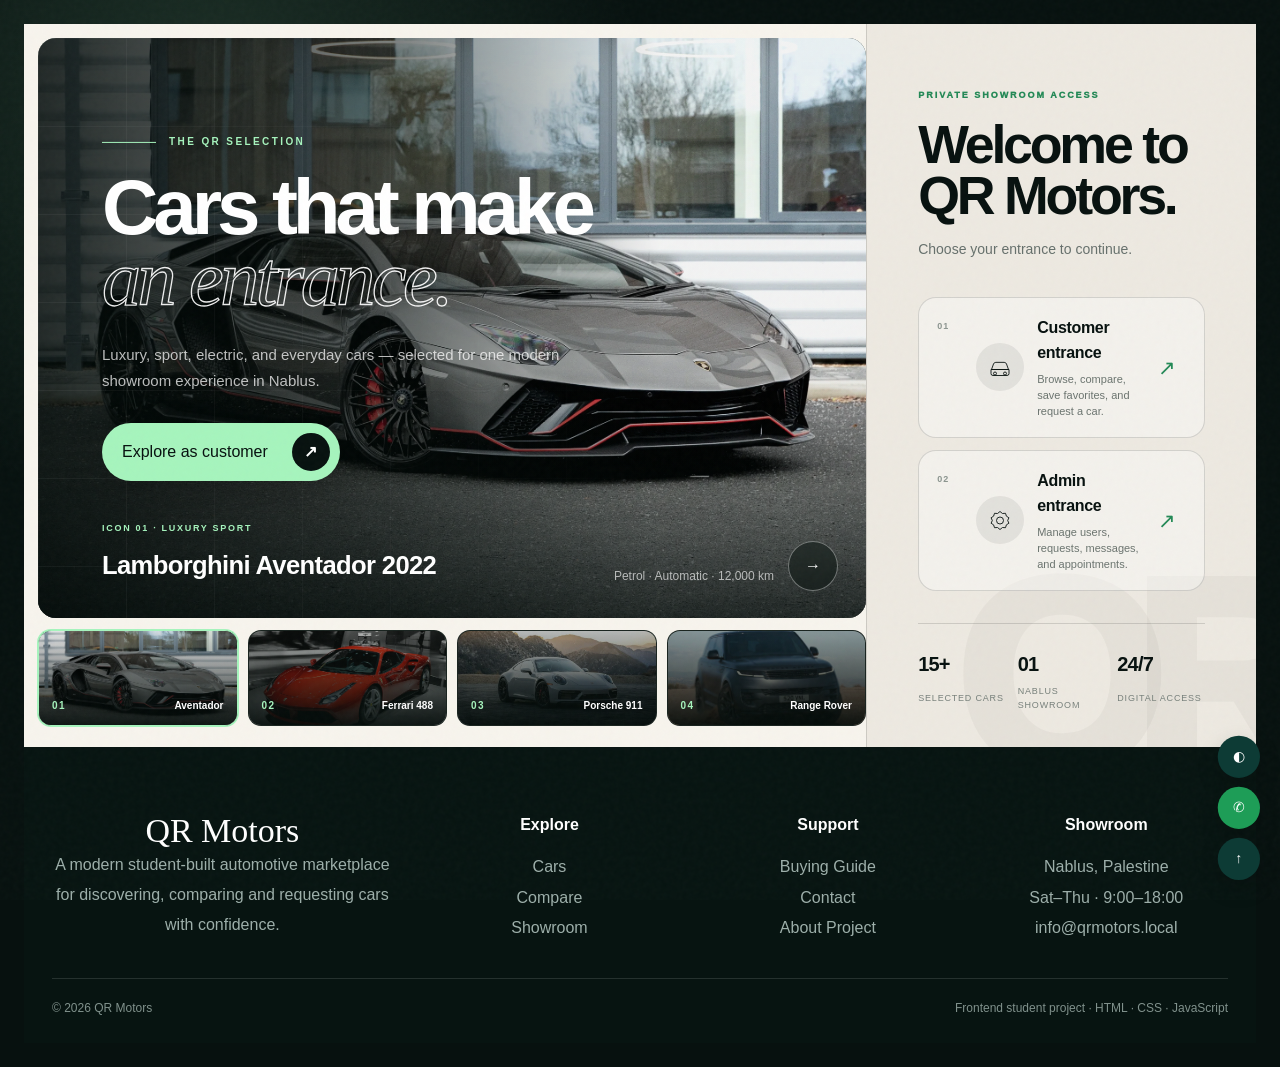
==== commit 4d40467f: "Update website" ====
--- a/index.html
+++ b/index.html
@@ -10,24 +10,6 @@
 <body class="showcase-login-body">
 
 <div class="showcase-page">
-    <header class="showcase-header">
-        <a href="index.html" class="showcase-brand" aria-label="QR Motors home">
-            <span class="showcase-monogram" aria-hidden="true">
-                <span class="monogram-q">Q</span>
-                <span class="monogram-r">R</span>
-            </span>
-            <span class="showcase-brand-copy">
-                <strong>QR MOTORS</strong>
-                <small>NABLUS CAR SHOWROOM</small>
-            </span>
-        </a>
-
-        <div class="showcase-header-meta">
-            <span class="header-place">NABLUS · PALESTINE</span>
-            <span class="showroom-status"><i></i> SHOWROOM ONLINE</span>
-        </div>
-    </header>
-
     <main class="showcase-main">
         <section class="showcase-gallery" aria-label="Featured cars">
             <div class="featured-frame">
--- a/style.css
+++ b/style.css
@@ -1004,7 +1004,7 @@
 }
 
 /* =========================================================
-   QR Motors — Image-led luxury entrance (V4)
+   QR Motors â€” Image-led luxury entrance (V4)
    Scoped to the login page so the rest of the project stays intact.
    ========================================================= */
 
@@ -1039,8 +1039,8 @@
     min-height: 100vh;
     padding: 24px;
     background:
-        radial-gradient(circle at 16% 8%, rgba(166, 244, 189, 0.13), transparent 30%),
-        var(--showcase-ink);
+            radial-gradient(circle at 16% 8%, rgba(166, 244, 189, 0.13), transparent 30%),
+            var(--showcase-ink);
 }
 
 .showcase-page::after {
@@ -1211,8 +1211,8 @@
     position: absolute;
     inset: 0;
     background:
-        linear-gradient(90deg, rgba(3,11,9,0.88) 0%, rgba(3,11,9,0.52) 43%, rgba(3,11,9,0.05) 75%),
-        linear-gradient(0deg, rgba(3,11,9,0.80) 0%, transparent 43%);
+            linear-gradient(90deg, rgba(3,11,9,0.88) 0%, rgba(3,11,9,0.52) 43%, rgba(3,11,9,0.05) 75%),
+            linear-gradient(0deg, rgba(3,11,9,0.80) 0%, transparent 43%);
 }
 
 .featured-grid-lines {
@@ -1220,8 +1220,8 @@
     inset: 0;
     opacity: 0.12;
     background-image:
-        linear-gradient(rgba(255,255,255,0.4) 1px, transparent 1px),
-        linear-gradient(90deg, rgba(255,255,255,0.4) 1px, transparent 1px);
+            linear-gradient(rgba(255,255,255,0.4) 1px, transparent 1px),
+            linear-gradient(90deg, rgba(255,255,255,0.4) 1px, transparent 1px);
     background-size: 88px 88px;
     mask-image: linear-gradient(90deg, #000, transparent 78%);
 }
@@ -1782,8 +1782,8 @@
 
 .showcase-login-body .missing-img {
     background:
-        radial-gradient(circle at 55% 45%, rgba(166,244,189,0.2), transparent 32%),
-        linear-gradient(135deg, #13231e, #08100e);
+            radial-gradient(circle at 55% 45%, rgba(166,244,189,0.2), transparent 32%),
+            linear-gradient(135deg, #13231e, #08100e);
 }
 
 @keyframes showcasePulse {
@@ -1863,11 +1863,36 @@
 .breadcrumb a { color:#0f7a8a; text-decoration:none; font-weight:700; }
 .compare-select-box label { display:grid; gap:7px; font-weight:700; color:#0f4c5c; }
 #compareResult { margin-top:28px; }
+.compare-cards {
+    display:grid;
+    grid-template-columns:repeat(2, minmax(0, 1fr));
+    gap:24px;
+    margin-bottom:28px;
+}
+.compare-car-card {
+    overflow:hidden;
+    padding:20px;
+    border-radius:18px;
+    background:var(--card);
+    box-shadow:var(--shadow);
+}
+.compare-car-card img {
+    display:block;
+    width:100%;
+    height:220px;
+    object-fit:cover;
+    border-radius:14px;
+    margin-bottom:16px;
+}
 .table-scroll { overflow-x:auto; }
 .section-heading-row { display:flex; justify-content:space-between; align-items:end; margin-bottom:20px; }
 .related-section { background:#f8fafc; }
 input:focus, select:focus, textarea:focus, button:focus-visible, a:focus-visible { outline:3px solid rgba(15,122,138,.25); outline-offset:2px; border-color:#0f7a8a; }
 @media (max-width:900px){.breadcrumb{padding:16px 20px 0;overflow-x:auto;white-space:nowrap}.catalog-controls>*{width:100%}.compare-select-box label{width:100%}.table-scroll table{min-width:680px;}}
+@media (max-width:650px){
+    .compare-cards { grid-template-columns:1fr; gap:16px; }
+    .compare-car-card img { height:180px; }
+}
 
 /* Premium editorial inner pages */
 :root{--qr-ink:#07110f;--qr-paper:#f4f1e9;--qr-green:#a6f4bd;--qr-muted:#69736e;--qr-line:rgba(7,17,15,.13)}
@@ -1882,7 +1907,7 @@
 .editorial-hero-actions{display:flex;gap:14px;flex-wrap:wrap;margin-top:38px}.editorial-primary,.editorial-secondary{min-height:56px;padding:0 22px;border-radius:999px;display:inline-flex;align-items:center;gap:22px;text-decoration:none;font-weight:800}.editorial-primary{background:var(--qr-green);color:var(--qr-ink)}.editorial-primary b{font-size:20px}.editorial-secondary{border:1px solid rgba(255,255,255,.22);color:white}
 .editorial-hero-art{position:relative;border-left:1px solid rgba(255,255,255,.12);display:flex;align-items:flex-end;justify-content:flex-end;padding:50px}.hero-art-number{font:500 clamp(190px,24vw,390px)/.7 Georgia,serif;color:rgba(166,244,189,.13);letter-spacing:-.1em}.hero-art-caption{position:absolute;top:55px;right:55px;font-size:9px;font-weight:900;letter-spacing:.2em}.hero-art-caption span{display:inline-block;width:28px;height:1px;background:var(--qr-green);vertical-align:middle;margin-right:10px}
 .guide-intro{padding:110px 5%;display:grid;grid-template-columns:1fr 1fr;gap:80px;align-items:end}.guide-intro h2,.inspection-panel h2,.editorial-cta h2{font:500 clamp(42px,5vw,72px)/1 Georgia,serif;letter-spacing:-.045em;margin-top:18px}.guide-intro>p{max-width:540px;color:var(--qr-muted);line-height:1.9;font-size:16px}
-.guide-grid{display:grid;grid-template-columns:repeat(3,1fr);border-top:1px solid var(--qr-line);border-left:1px solid var(--qr-line)}.guide-card{min-height:430px;padding:36px;border-right:1px solid var(--qr-line);border-bottom:1px solid var(--qr-line);display:flex;flex-direction:column;background:#fff}.guide-card-featured{background:var(--qr-paper)}.guide-card-dark{background:var(--qr-ink);color:#fff}.guide-card-top{display:flex;justify-content:space-between;align-items:center}.guide-card-top span{font:600 25px Georgia,serif}.guide-card-top small{font-size:9px;font-weight:900;letter-spacing:.18em;color:#7a847f}.guide-icon{width:58px;height:58px;border:1px solid var(--qr-line);border-radius:50%;display:grid;place-items:center;font-size:22px;margin:55px 0 28px}.guide-card-dark .guide-icon{border-color:rgba(255,255,255,.18);color:var(--qr-green)}.guide-card h3{font:500 31px/1.08 Georgia,serif;letter-spacing:-.03em;margin-bottom:17px}.guide-card p{color:#68736d;line-height:1.75}.guide-card-dark p{color:#aab4af}.guide-card ul{list-style:none;margin-top:auto;padding-top:25px}.guide-card li{padding:9px 0;border-top:1px solid var(--qr-line);font-size:13px;font-weight:700}.guide-card li:before{content:"✓";margin-right:10px;color:#24895a}.guide-card-dark a{color:var(--qr-green);text-decoration:none;font-weight:800;margin-top:auto}.risk-tag{margin-top:auto;padding:11px 13px;background:#fff1e8;color:#a44e18;border-radius:8px;font-size:12px;font-weight:800}
+.guide-grid{display:grid;grid-template-columns:repeat(3,1fr);border-top:1px solid var(--qr-line);border-left:1px solid var(--qr-line)}.guide-card{min-height:430px;padding:36px;border-right:1px solid var(--qr-line);border-bottom:1px solid var(--qr-line);display:flex;flex-direction:column;background:#fff}.guide-card-featured{background:var(--qr-paper)}.guide-card-dark{background:var(--qr-ink);color:#fff}.guide-card-top{display:flex;justify-content:space-between;align-items:center}.guide-card-top span{font:600 25px Georgia,serif}.guide-card-top small{font-size:9px;font-weight:900;letter-spacing:.18em;color:#7a847f}.guide-icon{width:58px;height:58px;border:1px solid var(--qr-line);border-radius:50%;display:grid;place-items:center;font-size:22px;margin:55px 0 28px}.guide-card-dark .guide-icon{border-color:rgba(255,255,255,.18);color:var(--qr-green)}.guide-card h3{font:500 31px/1.08 Georgia,serif;letter-spacing:-.03em;margin-bottom:17px}.guide-card p{color:#68736d;line-height:1.75}.guide-card-dark p{color:#aab4af}.guide-card ul{list-style:none;margin-top:auto;padding-top:25px}.guide-card li{padding:9px 0;border-top:1px solid var(--qr-line);font-size:13px;font-weight:700}.guide-card li:before{content:"âœ“";margin-right:10px;color:#24895a}.guide-card-dark a{color:var(--qr-green);text-decoration:none;font-weight:800;margin-top:auto}.risk-tag{margin-top:auto;padding:11px 13px;background:#fff1e8;color:#a44e18;border-radius:8px;font-size:12px;font-weight:800}
 .inspection-panel{margin-top:90px;background:var(--qr-ink);color:#fff;border-radius:28px;padding:70px;display:grid;grid-template-columns:.85fr 1.15fr;gap:80px}.section-index.light{color:var(--qr-green)}.inspection-panel-heading p{color:#9eaaa4;line-height:1.7;margin-top:24px;max-width:390px}.inspection-checks{display:grid;grid-template-columns:1fr 1fr;border-top:1px solid rgba(255,255,255,.13);border-left:1px solid rgba(255,255,255,.13)}.inspection-checks label{min-height:120px;padding:24px;border-right:1px solid rgba(255,255,255,.13);border-bottom:1px solid rgba(255,255,255,.13);display:flex;gap:16px;align-items:flex-start;cursor:pointer}.inspection-checks input{appearance:none;width:24px;height:24px;flex:0 0 24px;border:1px solid rgba(255,255,255,.35);border-radius:50%;padding:0;margin-top:2px}.inspection-checks input:checked{background:var(--qr-green);box-shadow:inset 0 0 0 6px var(--qr-ink)}.inspection-checks b{display:block;font-size:15px}.inspection-checks small{display:block;color:#95a19b;line-height:1.5;margin-top:7px}
 .editorial-cta{margin-top:28px;padding:48px 55px;border:1px solid var(--qr-line);border-radius:24px;display:flex;justify-content:space-between;align-items:center;background:var(--qr-paper)}.editorial-cta span{font-size:9px;font-weight:900;letter-spacing:.2em;color:#2b8054}.editorial-cta h2{font-size:42px;margin-top:10px}.editorial-cta a{min-height:58px;padding:0 10px 0 24px;border-radius:999px;background:var(--qr-ink);color:#fff;text-decoration:none;display:flex;gap:22px;align-items:center;font-weight:800}.editorial-cta a b{width:40px;height:40px;border-radius:50%;display:grid;place-items:center;background:var(--qr-green);color:var(--qr-ink)}
 @media(max-width:1000px){.editorial-hero{grid-template-columns:1fr}.editorial-hero-art{display:none}.editorial-hero-copy{padding:64px 45px}.guide-grid{grid-template-columns:1fr 1fr}.inspection-panel{grid-template-columns:1fr}.guide-intro{grid-template-columns:1fr;gap:30px}}
@@ -1930,45 +1955,45 @@
 
 
 /* =====================================================
-   QR MOTORS — CLEAN UNIVERSITY PROJECT UI OVERRIDES
+   QR MOTORS â€” CLEAN UNIVERSITY PROJECT UI OVERRIDES
    ===================================================== */
 :root {
-  --ui-primary: #0f5f57;
-  --ui-primary-dark: #0a433e;
-  --ui-accent: #d9f3e7;
-  --ui-bg: #f7f9f8;
-  --ui-surface: #ffffff;
-  --ui-text: #17211f;
-  --ui-muted: #65716d;
-  --ui-border: #e2e9e6;
-  --ui-shadow: 0 12px 34px rgba(15, 55, 48, .08);
-  --ui-radius: 18px;
+    --ui-primary: #0f5f57;
+    --ui-primary-dark: #0a433e;
+    --ui-accent: #d9f3e7;
+    --ui-bg: #f7f9f8;
+    --ui-surface: #ffffff;
+    --ui-text: #17211f;
+    --ui-muted: #65716d;
+    --ui-border: #e2e9e6;
+    --ui-shadow: 0 12px 34px rgba(15, 55, 48, .08);
+    --ui-radius: 18px;
 }
 html { scroll-behavior: smooth; }
 body {
-  background: var(--ui-bg);
-  color: var(--ui-text);
-  font-family: Inter, Arial, sans-serif;
-  line-height: 1.6;
+    background: var(--ui-bg);
+    color: var(--ui-text);
+    font-family: Inter, Arial, sans-serif;
+    line-height: 1.6;
 }
 header {
-  width: min(1180px, calc(100% - 32px));
-  margin: 14px auto 0;
-  padding: 13px 18px;
-  border: 1px solid rgba(226,233,230,.92);
-  border-radius: 16px;
-  box-shadow: 0 8px 28px rgba(15,55,48,.07);
-  backdrop-filter: blur(12px);
+    width: min(1180px, calc(100% - 32px));
+    margin: 14px auto 0;
+    padding: 13px 18px;
+    border: 1px solid rgba(226,233,230,.92);
+    border-radius: 16px;
+    box-shadow: 0 8px 28px rgba(15,55,48,.07);
+    backdrop-filter: blur(12px);
 }
 header h2 { font-size: 22px; white-space: nowrap; letter-spacing: -.4px; }
 nav { gap: 5px; justify-content: flex-end; }
 nav a {
-  padding: 8px 10px;
-  border-radius: 9px;
-  color: #44514d;
-  font-size: 13px;
-  font-weight: 700;
-  transition: .2s ease;
+    padding: 8px 10px;
+    border-radius: 9px;
+    color: #44514d;
+    font-size: 13px;
+    font-weight: 700;
+    transition: .2s ease;
 }
 nav a:hover, nav a.active-nav { color: var(--ui-primary); background: var(--ui-accent); }
 .active-nav:after { display: none !important; }
@@ -1977,39 +2002,39 @@
 .logout-btn:hover { background: #fee4e2 !important; }
 
 .hero {
-  width: min(1180px, calc(100% - 32px));
-  min-height: 590px;
-  margin: 18px auto 0;
-  padding: 90px 40px;
-  border-radius: 28px;
-  display: grid;
-  place-items: center;
-  overflow: hidden;
-  box-shadow: var(--ui-shadow);
+    width: min(1180px, calc(100% - 32px));
+    min-height: 590px;
+    margin: 18px auto 0;
+    padding: 90px 40px;
+    border-radius: 28px;
+    display: grid;
+    place-items: center;
+    overflow: hidden;
+    box-shadow: var(--ui-shadow);
 }
 .hero h1 { font-size: clamp(48px, 8vw, 84px); letter-spacing: -3px; line-height: .98; }
 .hero p { max-width: 650px; margin-left: auto; margin-right: auto; color: rgba(255,255,255,.86); }
 .small-title { color: #c7f9df; letter-spacing: .11em; text-transform: uppercase; font-size: 12px; }
 .search-box, .filters {
-  padding: 10px;
-  border-radius: 16px;
-  border: 1px solid var(--ui-border);
-  box-shadow: 0 12px 30px rgba(15,55,48,.08);
+    padding: 10px;
+    border-radius: 16px;
+    border: 1px solid var(--ui-border);
+    box-shadow: 0 12px 30px rgba(15,55,48,.08);
 }
 .search-box input, .search-box select { min-height: 50px; }
 button, .details-btn, .main-link {
-  border-radius: 11px;
-  padding: 11px 17px;
-  background: var(--ui-primary);
-  box-shadow: none;
-  transition: transform .18s ease, background .18s ease;
+    border-radius: 11px;
+    padding: 11px 17px;
+    background: var(--ui-primary);
+    box-shadow: none;
+    transition: transform .18s ease, background .18s ease;
 }
 button:hover, .details-btn:hover, .main-link:hover { background: var(--ui-primary-dark); transform: translateY(-1px); }
 .secondary-btn { background: #edf2f0; color: #34413d; }
 input, select, textarea {
-  border-color: var(--ui-border);
-  background: #fff;
-  min-height: 46px;
+    border-color: var(--ui-border);
+    background: #fff;
+    min-height: 46px;
 }
 input:focus, select:focus, textarea:focus { box-shadow: 0 0 0 4px rgba(15,95,87,.10); outline: none; }
 
@@ -2017,35 +2042,35 @@
 .section { padding: 72px 0; }
 .section > h2, .section-heading-row h2 { font-size: clamp(30px, 4vw, 46px); letter-spacing: -1.5px; margin-bottom: 26px; }
 .page-title {
-  width: min(1180px, calc(100% - 32px));
-  margin: 18px auto 0;
-  padding: 64px 42px;
-  border-radius: 24px;
-  background: linear-gradient(135deg, #0b2f2a, #126b5f);
-  text-align: left;
+    width: min(1180px, calc(100% - 32px));
+    margin: 18px auto 0;
+    padding: 64px 42px;
+    border-radius: 24px;
+    background: linear-gradient(135deg, #0b2f2a, #126b5f);
+    text-align: left;
 }
 .page-title h1 { font-size: clamp(38px, 6vw, 62px); letter-spacing: -2px; }
 .page-title p { max-width: 620px; color: rgba(255,255,255,.78); }
 
 .stats {
-  width: min(1080px, calc(100% - 48px));
-  margin: -42px auto 40px;
-  padding: 24px;
-  border-radius: 20px;
-  background: white;
-  box-shadow: var(--ui-shadow);
-  position: relative;
-  z-index: 3;
+    width: min(1080px, calc(100% - 48px));
+    margin: -42px auto 40px;
+    padding: 24px;
+    border-radius: 20px;
+    background: white;
+    box-shadow: var(--ui-shadow);
+    position: relative;
+    z-index: 3;
 }
 .stats div:not(:last-child) { border-right: 1px solid var(--ui-border); }
 .stats h3 { color: var(--ui-primary); font-size: 28px; }
 
 .car-container { gap: 22px; }
 .car-card, .brand-card, .tip-card, .dealer-card, .showroom-card, .compare-box, .contact-box, .form-box {
-  border: 1px solid var(--ui-border);
-  border-radius: var(--ui-radius);
-  background: var(--ui-surface);
-  box-shadow: 0 8px 28px rgba(15,55,48,.06);
+    border: 1px solid var(--ui-border);
+    border-radius: var(--ui-radius);
+    background: var(--ui-surface);
+    box-shadow: 0 8px 28px rgba(15,55,48,.06);
 }
 .car-card { overflow: hidden; transition: transform .2s ease, box-shadow .2s ease; }
 .car-card:hover { transform: translateY(-5px); box-shadow: 0 18px 42px rgba(15,55,48,.11); }
@@ -2084,36 +2109,36 @@
 
 .mobile-menu-button { display: none; width: 42px; height: 42px; padding: 0; font-size: 19px; }
 @media (max-width: 980px) {
-  header { align-items: center; }
-  .mobile-menu-button { display: inline-grid; place-items: center; margin-left: auto; }
-  header nav { display: none; position: absolute; top: calc(100% + 8px); left: 0; right: 0; padding: 12px; border: 1px solid var(--ui-border); border-radius: 14px; background: white; box-shadow: var(--ui-shadow); }
-  header nav.menu-open { display: grid; grid-template-columns: repeat(2, minmax(0,1fr)); }
-  nav a, .user-box { text-align: center; }
-  .catalog-controls { grid-template-columns: repeat(2, 1fr); }
-  .hero { min-height: 520px; }
-  .search-box { display: grid; grid-template-columns: 1fr 1fr; }
-  .search-box button { grid-column: 1 / -1; }
+    header { align-items: center; }
+    .mobile-menu-button { display: inline-grid; place-items: center; margin-left: auto; }
+    header nav { display: none; position: absolute; top: calc(100% + 8px); left: 0; right: 0; padding: 12px; border: 1px solid var(--ui-border); border-radius: 14px; background: white; box-shadow: var(--ui-shadow); }
+    header nav.menu-open { display: grid; grid-template-columns: repeat(2, minmax(0,1fr)); }
+    nav a, .user-box { text-align: center; }
+    .catalog-controls { grid-template-columns: repeat(2, 1fr); }
+    .hero { min-height: 520px; }
+    .search-box { display: grid; grid-template-columns: 1fr 1fr; }
+    .search-box button { grid-column: 1 / -1; }
 }
 @media (max-width: 650px) {
-  header { width: calc(100% - 20px); margin-top: 10px; }
-  header nav.menu-open { grid-template-columns: 1fr; max-height: 72vh; overflow: auto; }
-  .hero, .page-title, .section, .premium-section, .editorial-page { width: calc(100% - 20px); }
-  .hero { min-height: 470px; padding: 70px 20px; border-radius: 20px; }
-  .hero h1 { font-size: 48px; letter-spacing: -2px; }
-  .search-box { grid-template-columns: 1fr; }
-  .search-box button { grid-column: auto; }
-  .stats { grid-template-columns: repeat(2,1fr); margin-top: -28px; }
-  .stats div:not(:last-child) { border-right: 0; }
-  .stats div:nth-child(odd) { border-right: 1px solid var(--ui-border); }
-  .catalog-controls { grid-template-columns: 1fr; }
-  .page-title { padding: 46px 24px; }
-  .section { padding: 52px 0; }
-  .car-container { grid-template-columns: 1fr; }
-  .editorial-hero { display: block; min-height: auto; }
-  .editorial-hero-copy { padding: 42px 24px; }
-  .editorial-hero-art { display: none; }
-  .guide-intro { padding: 70px 0 40px; grid-template-columns: 1fr; gap: 24px; }
-  .guide-grid { grid-template-columns: 1fr; }
+    header { width: calc(100% - 20px); margin-top: 10px; }
+    header nav.menu-open { grid-template-columns: 1fr; max-height: 72vh; overflow: auto; }
+    .hero, .page-title, .section, .premium-section, .editorial-page { width: calc(100% - 20px); }
+    .hero { min-height: 470px; padding: 70px 20px; border-radius: 20px; }
+    .hero h1 { font-size: 48px; letter-spacing: -2px; }
+    .search-box { grid-template-columns: 1fr; }
+    .search-box button { grid-column: auto; }
+    .stats { grid-template-columns: repeat(2,1fr); margin-top: -28px; }
+    .stats div:not(:last-child) { border-right: 0; }
+    .stats div:nth-child(odd) { border-right: 1px solid var(--ui-border); }
+    .catalog-controls { grid-template-columns: 1fr; }
+    .page-title { padding: 46px 24px; }
+    .section { padding: 52px 0; }
+    .car-container { grid-template-columns: 1fr; }
+    .editorial-hero { display: block; min-height: auto; }
+    .editorial-hero-copy { padding: 42px 24px; }
+    .editorial-hero-art { display: none; }
+    .guide-intro { padding: 70px 0 40px; grid-template-columns: 1fr; gap: 24px; }
+    .guide-grid { grid-template-columns: 1fr; }
 }
 
 /* Brand logo cards */
@@ -2151,4 +2176,4 @@
         width: 76px;
         height: 68px;
     }
-}
+}
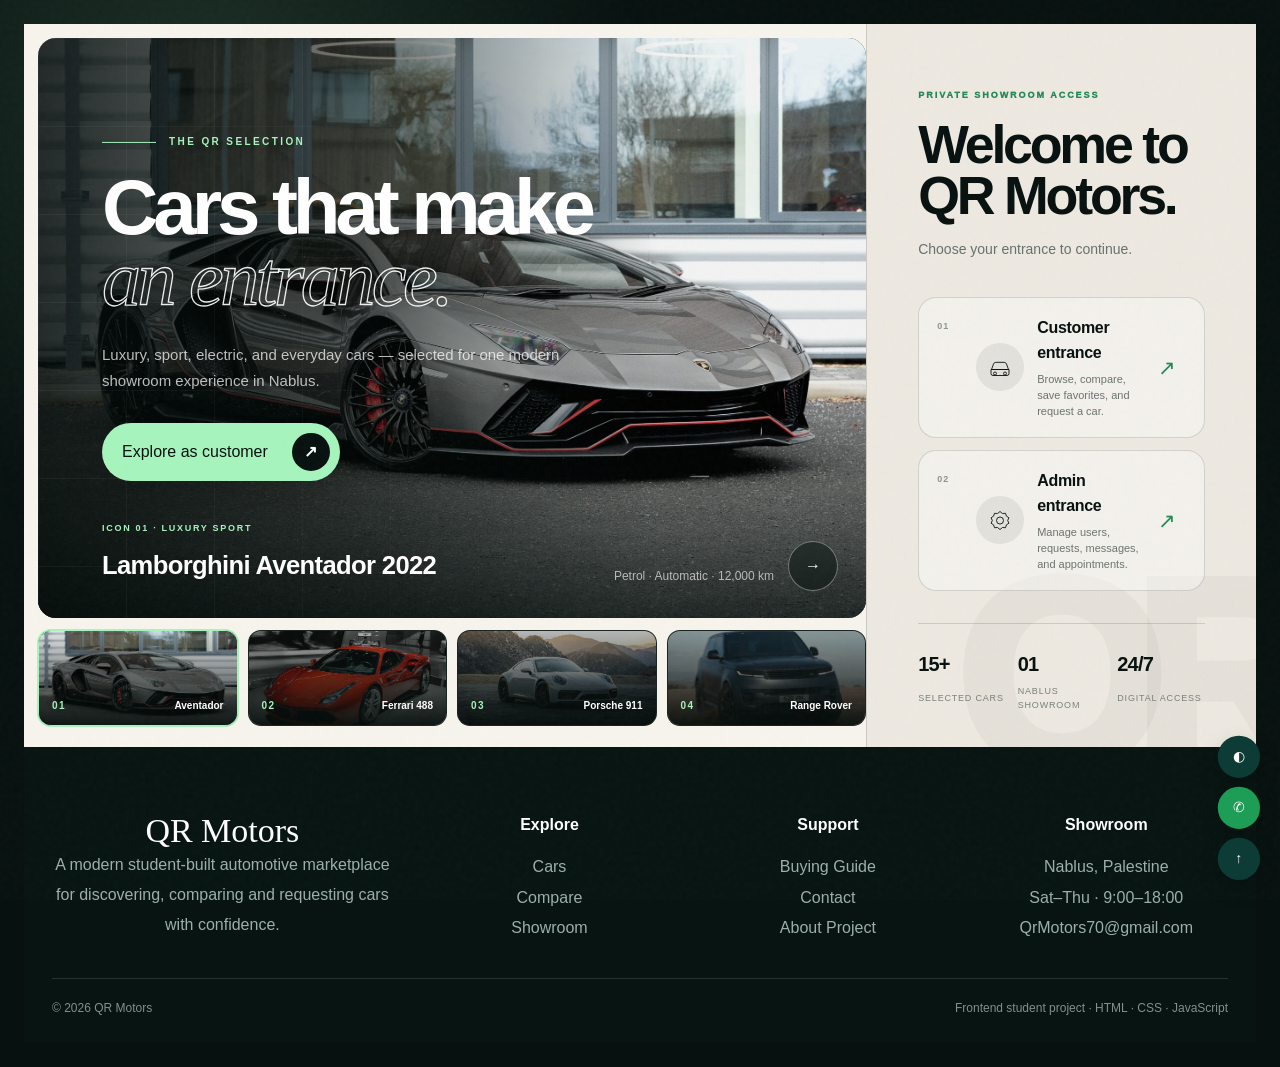
==== commit d8e40e79: "Update website" ====
--- a/index.html
+++ b/index.html
@@ -7,6 +7,29 @@
     <title>QR Motors — Nablus Car Showroom</title>
     <link rel="stylesheet" href="style.css">
 </head>
+<audio id="carIntroSound" preload="auto" loop>
+    <source src="car-sound.mp3" type="audio/mpeg">
+</audio>
+
+<script>
+    const carSound = document.getElementById("carIntroSound");
+    carSound.volume = 0.6;
+
+    function playCarSound() {
+        carSound.currentTime = 0;
+        carSound.play().catch(() => {});
+
+        document.removeEventListener("pointerdown", playCarSound);
+        document.removeEventListener("keydown", playCarSound);
+    }
+
+    window.addEventListener("load", () => {
+        carSound.play().catch(() => {
+            document.addEventListener("pointerdown", playCarSound);
+            document.addEventListener("keydown", playCarSound);
+        });
+    });
+</script>
 <body class="showcase-login-body">
 
 <div class="showcase-page">
